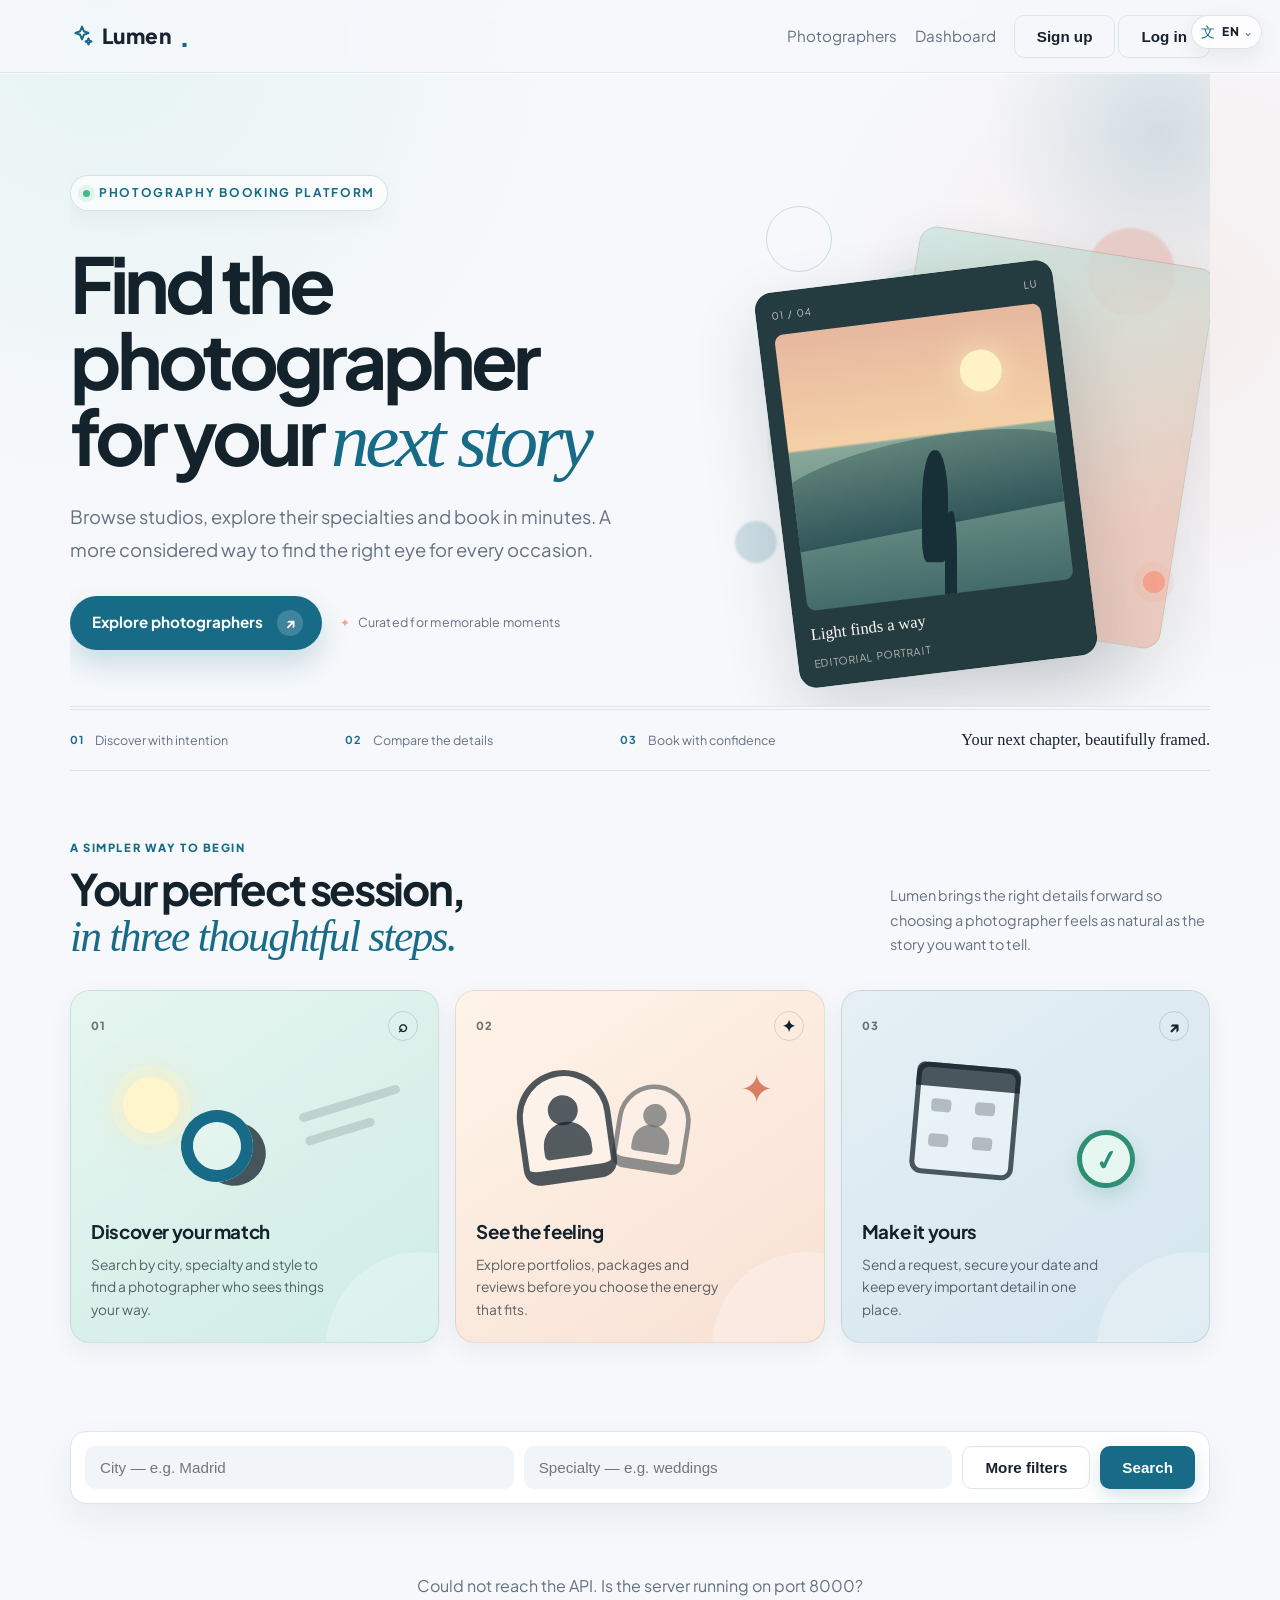
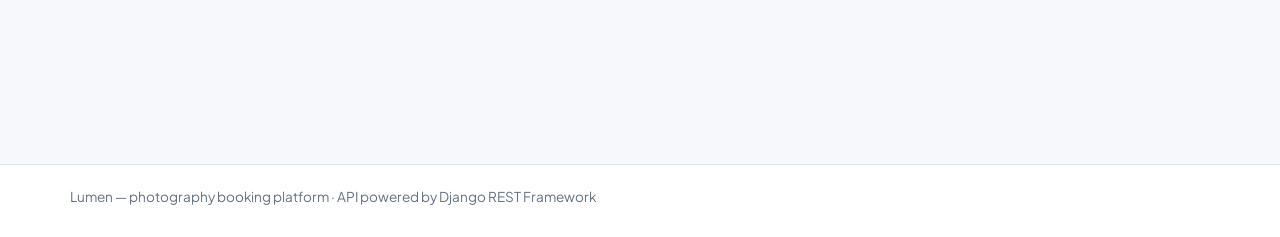
==== frontend/index.html @ 26074697 "Polish chat styling and compact booking action bar" ====
﻿<!DOCTYPE html>
<html lang="en">
<head>
  <meta charset="UTF-8" />
  <meta name="viewport" content="width=device-width, initial-scale=1.0" />
  <title>Lumen — Find your photographer</title>
  <link rel="preconnect" href="https://fonts.googleapis.com" />
  <link rel="preconnect" href="https://fonts.gstatic.com" crossorigin />
  <link
    href="https://fonts.googleapis.com/css2?family=Plus+Jakarta+Sans:wght@400;500;600;700;800&display=swap"
    rel="stylesheet"
  />
  <link rel="stylesheet" href="css/styles.css?v=80" />
</head>
<body>
  <header class="site-header">
    <div class="container header-inner">
      <a class="logo" href="index.html">
        <svg class="logo-mark" width="24" height="24" viewBox="0 0 24 24" fill="none" stroke="currentColor" stroke-width="2" stroke-linecap="round" stroke-linejoin="round" aria-hidden="true">
          <path d="M12 2.5l1.8 4.7L18.5 9l-4.7 1.8L12 15.5l-1.8-4.7L5.5 9l4.7-1.8L12 2.5z" />
          <path d="M18.5 14.5l.9 2.1 2.1.9-2.1.9-.9 2.1-.9-2.1-2.1-.9 2.1-.9.9-2.1z" />
        </svg>
        Lumen<span class="logo-dot">.</span>
      </a>
      <nav class="nav">
        <a href="#photographers" data-nav-photos>Photographers</a>
        <a href="index.html" data-nav-public hidden>Public site</a>
        <a href="dashboard.html" data-nav-dash>Dashboard</a>
        <span id="bell-area" class="bell-area" hidden>
          <button id="btn-bell" class="bell-btn" type="button" aria-label="Notifications" aria-expanded="false">
            <svg viewBox="0 0 24 24" width="18" height="18" fill="none" stroke="currentColor" stroke-width="2" stroke-linecap="round" stroke-linejoin="round" aria-hidden="true"><path d="M18 8A6 6 0 0 0 6 8c0 7-3 9-3 9h18s-3-2-3-9"/><path d="M13.73 21a2 2 0 0 1-3.46 0"/></svg>
            <span id="bell-badge" class="bell-badge" hidden>0</span>
          </button>
          <div id="bell-panel" class="bell-panel" hidden>
            <div id="bell-list" class="bell-list"></div>
            <a class="bell-all" href="dashboard.html?tab=notifications" data-i18n="notifications.all">View all notifications</a>
          </div>
        </span>
                <span id="auth-area">
          <button id="btn-signup" class="btn btn-ghost">Sign up</button>
          <button id="btn-login" class="btn btn-ghost">Log in</button>
          <span id="auth-user" hidden>
                <span class="auth-greeting">
              <span data-i18n="auth.hi">Hi</span>, <strong id="auth-username"></strong><span id="auth-status"></span>
            </span>
            <button id="btn-logout" class="btn btn-ghost">Log out</button>
          </span>
        </span>
      </nav>
      <label class="language-switcher" for="language-select">
        <span aria-hidden="true">文</span>
        <span class="sr-only" data-i18n="language.label">Language</span>
        <select id="language-select" aria-label="Language">
          <option value="en">EN</option>
          <option value="es">ES</option>
        </select>
      </label>
    </div>
  </header>

  <main class="container">
    <section class="hero reveal">
      <div class="hero-copy">
        <p class="hero-kicker"><span class="status-dot" aria-hidden="true"></span> <span data-i18n="hero.kicker">Photography booking platform</span></p>
        <h1><span data-i18n="hero.title">Find the photographer for your</span> <em data-i18n="hero.titleAccent">next story</em></h1>
        <p class="hero-sub" data-i18n="hero.subtitle">Browse studios, explore their specialties and book in minutes. A more considered way to find the right eye for every occasion.</p>
        <div class="hero-actions">
          <a class="btn hero-cta" href="#photographers"><span data-i18n="hero.cta">Explore photographers</span> <span aria-hidden="true">↗</span></a>
          <span class="hero-note"><span class="hero-note-mark">✦</span> <span data-i18n="hero.note">Curated for memorable moments</span></span>
        </div>
      </div>
      <div class="hero-art" aria-hidden="true">
        <div class="hero-art-glow hero-art-glow--one"></div>
        <div class="hero-art-glow hero-art-glow--two"></div>
        <div class="hero-frame hero-frame--back"></div>
        <div class="hero-frame hero-frame--front">
          <div class="hero-frame-top"><span>01 / 04</span><span>LU</span></div>
          <div class="hero-frame-scene"><span class="scene-sun"></span><span class="scene-horizon"></span><span class="scene-figure"></span></div>
          <div class="hero-frame-bottom"><strong>Light finds a way</strong><span>Editorial portrait</span></div>
        </div>
        <span class="hero-orbit hero-orbit--one"></span>
        <span class="hero-orbit hero-orbit--two"></span>
      </div>
    </section>

    <section class="trust-strip reveal" aria-label="Lumen benefits">
      <div class="trust-item"><strong>01</strong><span data-i18n="trust.discover">Discover with intention</span></div>
      <div class="trust-item"><strong>02</strong><span data-i18n="trust.compare">Compare the details</span></div>
      <div class="trust-item"><strong>03</strong><span data-i18n="trust.book">Book with confidence</span></div>
      <p class="trust-caption" data-i18n="trust.caption">Your next chapter, beautifully framed.</p>
    </section>

    <section class="how-it-works reveal" aria-labelledby="how-title">
      <div class="section-heading">
        <div>
          <p class="eyebrow" data-i18n="guide.eyebrow">A simpler way to begin</p>
          <h2 id="how-title"><span data-i18n="guide.title">Your perfect session,</span><br /><em data-i18n="guide.titleAccent">in three thoughtful steps.</em></h2>
        </div>
        <p class="section-heading-copy" data-i18n="guide.intro">Lumen brings the right details forward so choosing a photographer feels as natural as the story you want to tell.</p>
      </div>
      <div class="guide-grid">
        <article class="guide-card guide-card--mint">
          <div class="guide-top"><span class="guide-number">01</span><span class="guide-icon" aria-hidden="true">⌕</span></div>
          <div class="guide-illustration guide-illustration--search" aria-hidden="true"><span class="guide-sun"></span><span class="guide-line guide-line--one"></span><span class="guide-line guide-line--two"></span><span class="guide-lens"></span></div>
          <h3 data-i18n="guide.step1.title">Discover your match</h3>
          <p data-i18n="guide.step1.body">Search by city, specialty and style to find a photographer who sees things your way.</p>
        </article>
        <article class="guide-card guide-card--warm">
          <div class="guide-top"><span class="guide-number">02</span><span class="guide-icon" aria-hidden="true">✦</span></div>
          <div class="guide-illustration guide-illustration--compare" aria-hidden="true"><span class="guide-profile guide-profile--one"></span><span class="guide-profile guide-profile--two"></span><span class="guide-star">✦</span></div>
          <h3 data-i18n="guide.step2.title">See the feeling</h3>
          <p data-i18n="guide.step2.body">Explore portfolios, packages and reviews before you choose the energy that fits.</p>
        </article>
        <article class="guide-card guide-card--blue">
          <div class="guide-top"><span class="guide-number">03</span><span class="guide-icon" aria-hidden="true">↗</span></div>
          <div class="guide-illustration guide-illustration--book" aria-hidden="true"><span class="guide-calendar"><i></i><i></i><i></i><i></i></span><span class="guide-check">✓</span></div>
          <h3 data-i18n="guide.step3.title">Make it yours</h3>
          <p data-i18n="guide.step3.body">Send a request, secure your date and keep every important detail in one place.</p>
        </article>
      </div>
    </section>

    <section id="photographers" class="reveal">
      <form id="search-form" class="search-bar" role="search">
        <label class="sr-only" for="search-city">City</label>
        <input id="search-city" type="search" placeholder="City — e.g. Madrid" data-i18n-placeholder="search.city" />
        <label class="sr-only" for="search-specialty">Specialty</label>
        <input id="search-specialty" type="search" placeholder="Specialty — e.g. weddings" data-i18n-placeholder="search.specialty" />
        <button class="btn btn-ghost" id="search-more" type="button" data-i18n="search.more">More filters</button>
        <div id="search-extra" class="search-extra" hidden>
          <label class="sr-only" for="search-rating">Minimum rating</label>
          <select id="search-rating">
            <option value="" data-i18n="search.anyRating">Any rating</option>
            <option value="4.5">4.5+ ★</option>
            <option value="4">4.0+ ★</option>
          </select>
          <label class="sr-only" for="search-price">Max price</label>
          <select id="search-price">
            <option value="" data-i18n="search.anyPrice">Any price</option>
            <option value="50">Up to $50</option>
            <option value="100">Up to $100</option>
            <option value="300">Up to $300</option>
            <option value="500">Up to $500</option>
            <option value="1000">Up to $1,000</option>
          </select>
        </div>
        <button class="btn" type="submit" data-i18n="search.submit">Search</button>
        <button class="btn btn-ghost" id="search-clear" type="button" hidden data-i18n="search.clear">Clear</button>
      </form>
      <div id="status" class="status">Loading photographers…</div>
      <div id="grid" class="grid"></div>
      <div class="load-more-wrap">
        <button id="load-more" class="btn" hidden>Load more</button>
      </div>
    </section>
  </main>

  <footer class="site-footer">
    <div class="container">
      <span data-i18n="footer">Lumen — photography booking platform · API powered by Django REST Framework</span>
    </div>
  </footer>

  <div id="login-modal" class="modal" hidden>
    <div class="modal-panel">
      <button id="login-close" class="modal-close" type="button" aria-label="Close">&times;</button>

      <div class="modal-tabs" role="tablist">
        <button type="button" class="modal-tab is-active" data-auth-tab="login" data-i18n="auth.login">Log in</button>
        <button type="button" class="modal-tab" data-auth-tab="register" data-i18n="auth.signup">Sign up</button>
      </div>

      <div data-auth-panel="login">
        <h2 data-i18n="auth.welcome">Welcome back</h2>
        <p class="modal-sub" data-i18n="auth.subtitle">Sign in to manage your studio and bookings.</p>
        <form id="login-form">
          <label for="login-username">Username</label>
          <input id="login-username" name="username" autocomplete="username" required />
          <label for="login-password">Password</label>
          <input id="login-password" name="password" type="password" autocomplete="current-password" required />
          <p id="login-error" class="form-error" hidden></p>
          <button class="btn btn-block" type="submit" data-i18n="auth.login">Log in</button>
          <div class="auth-help-links">
            <button type="button" class="text-button" id="forgot-password">Forgot password?</button>
            <button type="button" class="text-button" id="forgot-username">Forgot username?</button>
          </div>
        </form>
      </div>

      <div data-auth-panel="register" hidden>
        <h2 data-i18n="auth.create">Create your account</h2>
        <p class="modal-sub" data-i18n="auth.createSubtitle">Customers book sessions, photographers sell them.</p>
        <form id="register-form">
          <label for="reg-username">Username</label>
          <input id="reg-username" name="username" autocomplete="username" required />
          <label for="reg-email">Email</label>
          <input id="reg-email" name="email" type="email" autocomplete="email" required />
          <label for="reg-role">I am a…</label>
          <select id="reg-role" name="role">
            <option value="customer">Customer — I want to book sessions</option>
            <option value="photographer">Photographer — I sell sessions</option>
          </select>
          <label for="reg-password">Password</label>
          <input id="reg-password" name="password" type="password" autocomplete="new-password" minlength="8" required />
          <p class="form-hint">At least 8 characters.</p>
          <p id="register-error" class="form-error" hidden></p>
          <button class="btn btn-block" type="submit" data-i18n="auth.createButton">Create account</button>
        </form>
      </div>

      <div data-auth-panel="recovery" hidden>
        <button type="button" class="back-auth" id="recovery-back">← Back to login</button>
        <h2 id="recovery-title">Recover your account</h2>
        <p class="modal-sub" id="recovery-subtitle">Enter the email associated with your Lumen account.</p>
        <form id="recovery-form">
          <label for="recovery-email">Email</label>
          <input id="recovery-email" type="email" autocomplete="email" required />
          <p id="recovery-error" class="form-error" hidden></p>
          <button class="btn btn-block" type="submit" id="recovery-submit">Send instructions</button>
        </form>
      </div>

      <div data-auth-panel="reset" hidden>
        <h2>Choose a new password</h2>
        <p class="modal-sub">Use a strong password you have not used elsewhere.</p>
        <form id="reset-form">
          <label for="reset-password">New password</label>
          <input id="reset-password" type="password" autocomplete="new-password" minlength="8" required />
          <p class="form-hint">At least 8 characters.</p>
          <p id="reset-error" class="form-error" hidden></p>
          <button class="btn btn-block" type="submit">Update password</button>
        </form>
      </div>
    </div>
  </div>

  <script src="js/common.js?v=80"></script>
  <script src="js/app.js?v=80"></script>
</body>
</html>
---- frontend/css/styles.css ----
:root {
  --bg: #f6f8fb;
  --panel: #ffffff;
  --panel-2: #f1f4f8;
  --text: #182230;
  --muted: #647184;
  --accent: #176b87;
  --accent-strong: #0d526b;
  --on-accent: #ffffff;
  --line: #dce4ec;
  --hover-line: #b8c8d7;
  --header-bg: rgba(255, 255, 255, 0.88);
  --overlay: rgba(14, 25, 38, 0.62);
  --radius: 16px;
  --shadow-sm: 0 8px 24px rgba(25, 45, 63, 0.06);
  --shadow-md: 0 18px 45px rgba(25, 45, 63, 0.11);
}


* {
  box-sizing: border-box;
}

[hidden] {
  display: none !important;
}

body {
  margin: 0;
  background: var(--bg);
  color: var(--text);
  font-family: "Plus Jakarta Sans", -apple-system, BlinkMacSystemFont, "Segoe UI", Roboto, Helvetica, Arial, sans-serif;
  line-height: 1.5;
}

.container {
  max-width: 1080px;
  margin: 0 auto;
  padding: 0 20px;
}

.site-header {
  position: sticky;
  top: 0;
  z-index: 10;
  background: var(--header-bg);
  backdrop-filter: blur(8px);
  border-bottom: 1px solid var(--line);
}

.header-inner {
  display: flex;
  align-items: center;
  justify-content: space-between;
  height: 60px;
}

.logo {
  display: flex;
  align-items: center;
  gap: 8px;
  font-weight: 700;
  font-size: 1.25rem;
  letter-spacing: 0.02em;
  text-decoration: none;
  color: var(--text);
}

.logo-mark {
  color: var(--accent);
  flex-shrink: 0;
  display: block;
}

.logo-dot {
  color: var(--accent);
  font-size: 1.3em;
  line-height: 0;
}

nav a {
  color: var(--muted);
  text-decoration: none;
  font-size: 0.95rem;
}

nav a:hover {
  color: var(--text);
}

.hero {
  padding: 56px 0 28px;
}

.hero-kicker {
  color: var(--accent);
  text-transform: uppercase;
  letter-spacing: 0.14em;
  font-size: 0.75rem;
  font-weight: 700;
  margin: 0 0 10px;
}

.hero h1 {
  margin: 0;
  font-size: clamp(1.8rem, 4vw, 2.6rem);
  line-height: 1.15;
  max-width: 640px;
}

.hero-sub {
  color: var(--muted);
  margin: 12px 0 0;
  max-width: 520px;
}

.grid {
  display: grid;
  grid-template-columns: repeat(auto-fill, minmax(260px, 1fr));
  gap: 18px;
  padding-bottom: 12px;
}

.card {
  background: var(--panel);
  border: 1px solid var(--line);
  border-radius: var(--radius);
  padding: 20px;
  transition: transform 0.15s ease, border-color 0.15s ease;
}

.card:hover {
  transform: translateY(-3px);
  border-color: var(--hover-line);
}

.card-top {
  display: flex;
  align-items: center;
  justify-content: space-between;
  margin-bottom: 14px;
}

.avatar {
  width: 44px;
  height: 44px;
  border-radius: 50%;
  background: var(--accent);
  color: var(--on-accent);
  font-weight: 800;
  font-size: 1.2rem;
  display: flex;
  align-items: center;
  justify-content: center;
}

.avatar-img {
  object-fit: cover;
}

.avatar img {
  width: 100%;
  height: 100%;
  object-fit: cover;
  border-radius: inherit;
  display: block;
}

.pp-row {
  display: flex;
  align-items: center;
  gap: 16px;
}

.pp-preview {
  flex-shrink: 0;
}

.pp-preview--clickable {
  cursor: pointer;
}

.pp-preview--clickable:hover {
  opacity: 0.85;
}

.pp-viewer-img {
  display: block;
  width: 100%;
  max-width: min(540px, 100%);
  max-height: min(540px, 70vh);
  object-fit: contain;
  border-radius: var(--radius);
  margin: 0 auto 8px;
  background: var(--overlay);
}

.pp-img {
  width: 72px;
  height: 72px;
  border-radius: 50%;
  object-fit: cover;
  display: block;
}

.pp-img--empty {
  background: var(--accent);
  color: var(--on-accent);
  font-weight: 800;
  font-size: 1.6rem;
  display: flex;
  align-items: center;
  justify-content: center;
}

.badge {
  font-size: 0.7rem;
  font-weight: 800;
  letter-spacing: 0.08em;
  padding: 4px 10px;
  border-radius: 999px;
}

.badge-pro {
  background: var(--accent);
  color: var(--on-accent);
}

.card h2 {
  margin: 0;
  font-size: 1.1rem;
}

.meta {
  color: var(--muted);
  font-size: 0.85rem;
  margin: 6px 0 10px;
}

.bio {
  color: var(--muted);
  font-size: 0.9rem;
  margin: 0 0 14px;
  min-height: 60px;
}

.chips {
  display: flex;
  flex-wrap: wrap;
  gap: 6px;
}

.chip {
  background: var(--panel-2);
  border: 1px solid var(--line);
  color: var(--text);
  font-size: 0.75rem;
  padding: 4px 10px;
  border-radius: 999px;
}

.status {
  text-align: center;
  color: var(--muted);
  padding: 48px 0;
}

.load-more-wrap {
  text-align: center;
  padding: 18px 0 40px;
}

.btn {
  background: var(--accent);
  color: var(--on-accent);
  border: none;
  border-radius: 10px;
  font-weight: 700;
  font-size: 0.95rem;
  padding: 12px 26px;
  cursor: pointer;
}

.btn:hover {
  filter: brightness(1.08);
}

.btn:disabled,
.btn:disabled:hover,
.btn.is-disabled,
.btn.is-disabled:hover {
  opacity: 0.55;
  cursor: not-allowed;
  filter: none;
}

.pay-banner {
  display: flex;
  align-items: center;
  justify-content: space-between;
  gap: 12px;
  flex-wrap: wrap;
  background: #fdf3d7;
  border: 1px solid #f0dfa8;
  border-radius: 10px;
  padding: 10px 14px;
  margin: 12px 0;
}

.pay-banner p {
  margin: 0;
  font-size: 0.9rem;
  color: #7a5f14;
}

.payments-summary {
  display: flex;
  gap: 12px;
  flex-wrap: wrap;
  align-items: center;
  margin-top: 30px;
  margin-bottom: 20px;
}

.sum-chip {
  display: inline-block;
  padding: 9px 18px;
  border-radius: 999px;
  font-size: 0.95rem;
  font-weight: 700;
}

.sum-pending {
  background: #fff3cd;
  border: 1px solid #e6b800;
  color: #7a5f14;
}

.sum-paid {
  background: #e2f5e8;
  border: 1px solid #2fae60;
  color: #17663a;
}

.sum-zero {
  background: #f1f3f5;
  border: 1px solid #dee2e6;
  color: #868e96;
}

.stripe-alert {
  display: flex;
  align-items: center;
  gap: 14px;
  flex-wrap: wrap;
  background: #fdecec;
  border: 2px solid #e05252;
  border-radius: 12px;
  color: #9b2c2c;
  padding: 16px 18px;
  margin-bottom: 16px;
}

.stripe-alert-icon {
  font-size: 1.8rem;
  line-height: 1;
}

.stripe-alert-body {
  flex: 1;
  min-width: 240px;
}

.stripe-alert-body strong {
  display: block;
  font-size: 1.1rem;
  margin-bottom: 2px;
}

.stripe-alert-body p {
  margin: 0;
  font-size: 0.95rem;
}

.site-footer {
  border-top: 1px solid var(--line);
  color: var(--muted);
  font-size: 0.85rem;
  padding: 22px 0 30px;
}

.nav {
  display: flex;
  align-items: center;
  gap: 18px;
}

.btn-ghost {
  background: transparent;
  color: var(--text);
  border: 1px solid var(--line);
  padding: 8px 16px;
}

.btn-ghost:hover {
  border-color: var(--accent);
  color: var(--accent);
  filter: none;
}

.auth-greeting {
  color: var(--muted);
  font-size: 0.9rem;
  margin-right: 10px;
}

.auth-greeting strong {
  color: var(--text);
}

#auth-status {
  color: var(--accent);
  font-weight: 700;
}

.modal {
  position: fixed;
  inset: 0;
  background: var(--overlay);
  display: flex;
  align-items: center;
  justify-content: center;
  z-index: 50;
  padding: 20px;
  overflow-y: auto;
  overscroll-behavior: contain;
}

body:has(.modal:not([hidden])) {
  overflow: hidden;
}

.modal[hidden] {
  display: none;
}

.modal-panel {
  position: relative;
  background: var(--panel);
  border: 1px solid var(--line);
  border-radius: var(--radius);
  padding: 30px;
  width: 100%;
  max-width: 380px;
  max-height: calc(100vh - 40px);
  max-height: calc(100dvh - 40px);
  overflow-y: auto;
  margin: auto;
}

.modal-panel h2 {
  margin: 0;
}

.modal-sub {
  color: var(--muted);
  font-size: 0.9rem;
  margin: 6px 0 20px;
}

.modal-close {
  position: absolute;
  top: 12px;
  right: 14px;
  background: none;
  border: none;
  color: var(--muted);
  font-size: 1.5rem;
  cursor: pointer;
  line-height: 1;
}

.modal-close:hover {
  color: var(--text);
}

.modal-panel-crop {
  max-width: 400px;
}

.modal-panel-viewer {
  max-width: 620px;
}

.crop-stage {
  position: relative;
  width: min(300px, 100%);
  height: min(300px, 100vw - 120px);
  margin: 0 auto 14px;
  overflow: hidden;
  border-radius: var(--radius);
  background: var(--overlay);
  touch-action: none;
  cursor: grab;
}

.crop-stage:active {
  cursor: grabbing;
}

.crop-stage img {
  position: absolute;
  left: 50%;
  top: 50%;
  display: block;
  max-width: none;
  user-select: none;
  -webkit-user-drag: none;
  transform-origin: center center;
}

.crop-frame {
  position: absolute;
  inset: 0;
  border: 2px solid rgba(255, 255, 255, 0.9);
  border-radius: 50%;
  pointer-events: none;
  box-shadow: 0 0 0 9999px var(--overlay);
}

.crop-controls {
  display: flex;
  align-items: center;
  gap: 10px;
  margin-bottom: 10px;
}

.crop-controls input[type="range"] {
  flex: 1;
}

.crop-actions {
  display: flex;
  justify-content: flex-end;
  gap: 10px;
  margin-top: 16px;
}

#login-form {
  display: flex;
  flex-direction: column;
}

#login-form label {
  font-size: 0.8rem;
  color: var(--muted);
  margin: 12px 0 6px;
  text-transform: uppercase;
  letter-spacing: 0.06em;
}

#login-form input {
  background: var(--panel-2);
  border: 1px solid var(--line);
  border-radius: 8px;
  color: var(--text);
  font-size: 1rem;
  padding: 11px 12px;
}

#login-form input:focus {
  outline: none;
  border-color: var(--accent);
}

.form-error {
  color: #ff7b7b;
  font-size: 0.85rem;
  margin: 12px 0 0;
}

.btn-block {
  margin-top: 18px;
  width: 100%;
}

.gate {
  text-align: center;
  padding: 80px 20px;
}

.gate h1 {
  margin: 0 0 10px;
}

.gate .btn {
  margin-top: 18px;
}

.dash-title {
  padding: 44px 0 22px;
}

.dash-title h1 {
  margin: 0;
  font-size: clamp(1.6rem, 3vw, 2.2rem);
}

.dash-grid {
  display: grid;
  grid-template-columns: repeat(auto-fill, minmax(300px, 1fr));
  gap: 18px;
  padding-bottom: 40px;
}

.panel {
  background: var(--panel);
  border: 1px solid var(--line);
  border-radius: var(--radius);
  padding: 22px;
}

.panel h2 {
  margin: 0 0 14px;
  font-size: 1.05rem;
  display: flex;
  align-items: center;
  gap: 8px;
}

.panel-wide {
  grid-column: 1 / -1;
}

.kv {
  display: flex;
  justify-content: space-between;
  align-items: center;
  gap: 12px;
  padding: 9px 0;
  border-bottom: 1px solid var(--line);
  font-size: 0.92rem;
}

.kv:last-of-type {
  border-bottom: none;
}

.kv span:first-child {
  color: var(--muted);
}

.tag {
  background: var(--panel-2);
  border: 1px solid var(--line);
  color: var(--text);
  font-size: 0.75rem;
  font-weight: 700;
  padding: 3px 10px;
  border-radius: 999px;
}

.notif {
  padding: 12px 0;
  border-bottom: 1px solid var(--line);
}

.notif:last-child {
  border-bottom: none;
}

.notif.unread {
  border-left: 3px solid var(--accent);
  padding-left: 12px;
}

.n-title {
  font-weight: 700;
  font-size: 0.95rem;
}

.n-msg {
  color: var(--muted);
  font-size: 0.87rem;
  margin: 3px 0;
}

.n-date {
  color: var(--muted);
  font-size: 0.75rem;
}

.nav a[aria-current="page"] {
  color: var(--accent);
  font-weight: 700;
}

.card-link {
  display: block;
  text-decoration: none;
  color: inherit;
}

.back-link {
  display: inline-block;
  color: var(--muted);
  text-decoration: none;
  font-size: 0.9rem;
  margin-top: 30px;
}

.back-link:hover {
  color: var(--accent);
}

.profile-hero {
  margin-top: 14px;
  margin-bottom: 40px;
  padding: 26px;
}

.profile-top {
  display: flex;
  align-items: flex-start;
  gap: 18px;
  flex-wrap: wrap;
}

.avatar-lg {
  width: 72px;
  height: 72px;
  font-size: 1.9rem;
}

.profile-headings {
  flex: 1;
  min-width: 200px;
}

.profile-headings h1 {
  margin: 0 0 6px;
  font-size: clamp(1.4rem, 3vw, 2rem);
}

.profile-bio {
  color: var(--muted);
  line-height: 1.6;
  margin: 20px 0 6px;
}

.detail-section {
  margin-bottom: 40px;
}

.section-title-lg {
  font-size: 1.3rem;
  margin: 34px 0 16px;
}

.packages-grid {
  display: grid;
  grid-template-columns: repeat(auto-fill, minmax(240px, 1fr));
  gap: 16px;
}

.package-card {
  background: var(--panel);
  border: 1px solid var(--line);
  border-radius: var(--radius);
  padding: 20px;
  transition: transform 0.15s ease, border-color 0.15s ease;
}

.package-card:hover {
  transform: translateY(-3px);
  border-color: var(--hover-line);
}

.package-card h3 {
  margin: 0 0 8px;
  font-size: 1.05rem;
}

.pkg-desc {
  color: var(--muted);
  font-size: 0.87rem;
  min-height: 44px;
  margin: 0 0 14px;
}

.pkg-price {
  font-weight: 800;
  font-size: 1.3rem;
  color: var(--accent);
}

.portfolio-grid {
  display: grid;
  grid-template-columns: repeat(auto-fill, minmax(220px, 1fr));
  gap: 14px;
}

.photo-card {
  margin: 0;
  border: 1px solid var(--line);
  border-radius: 12px;
  overflow: hidden;
  background: var(--panel);
  transition: box-shadow 0.15s ease, transform 0.15s ease;
}

.photo-card img {
  display: block;
  width: 100%;
  height: 180px;
  object-fit: cover;
}

.photo-card figcaption {
  color: var(--muted);
  font-size: 0.8rem;
  padding: 10px 12px;
}

.portfolio-grid .photo-card img {
  cursor: zoom-in;
}

.portfolio-grid .photo-card:hover {
  transform: translateY(-2px);
  box-shadow: 0 12px 28px rgba(47, 39, 33, 0.14);
}

.lightbox {
  position: fixed;
  inset: 0;
  z-index: 1000;
  background: rgba(14, 11, 9, 0.94);
  display: flex;
  align-items: center;
  justify-content: center;
}

.lightbox[hidden] {
  display: none;
}

.lb-stage {
  margin: 0;
  max-width: min(94vw, 1400px);
  text-align: center;
}

.lb-stage img {
  max-width: 92vw;
  max-height: 76vh;
  border-radius: 8px;
  box-shadow: 0 24px 70px rgba(0, 0, 0, 0.55);
}

.lb-caption {
  color: #f5efe6;
  font-size: 0.95rem;
  margin-top: 14px;
}

.lb-btn {
  position: absolute;
  width: 48px;
  height: 48px;
  border: 0;
  border-radius: 50%;
  background: rgba(255, 255, 255, 0.14);
  color: #fff;
  font-size: 1.5rem;
  line-height: 1;
  cursor: pointer;
  transition: background 0.15s ease;
}

.lb-btn:hover {
  background: rgba(255, 255, 255, 0.3);
}

.lb-close {
  top: 18px;
  right: 18px;
}

.lb-prev {
  left: 18px;
  top: 50%;
  transform: translateY(-50%);
}

.lb-next {
  right: 18px;
  top: 50%;
  transform: translateY(-50%);
}

.lb-counter {
  position: absolute;
  bottom: 20px;
  left: 50%;
  transform: translateX(-50%);
  color: rgba(255, 255, 255, 0.7);
  font-size: 0.85rem;
  letter-spacing: 0.12em;
}

.btn-primary {
  background: var(--accent);
  color: #fff;
  border: 0;
}

.btn-sm {
  padding: 6px 14px;
  font-size: 0.82rem;
}

.pkg-book {
  margin-top: 12px;
}

.modal-panel textarea {
  width: 100%;
  border: 1px solid var(--line);
  border-radius: 8px;
  padding: 10px 12px;
  font: inherit;
  background: var(--bg);
  color: inherit;
  resize: vertical;
  margin-bottom: 14px;
}

.request-row {
  display: flex;
  align-items: center;
  gap: 12px;
  flex-wrap: wrap;
  padding: 12px 14px;
  border-top: 1px solid var(--line);
}

.request-row:first-child {
  border-top: 0;
}

.req-info {
  display: flex;
  flex-direction: column;
  gap: 2px;
  flex: 1;
  min-width: 180px;
}

.status-chip {
  font-size: 0.75rem;
  font-weight: 700;
  text-transform: capitalize;
  padding: 4px 10px;
  border-radius: 999px;
}

.status-pending {
  background: #f6e7c1;
  color: #8a6d1a;
}

.status-accepted {
  background: #d7efd9;
  color: #1f6b34;
}

.status-accepted_pending_deposit {
  background: #f6e7c1;
  color: #8a6d1a;
}

.status-confirmed {
  background: #d7efd9;
  color: #1f6b34;
}

.status-cancelled {
  background: #e5e7eb;
  color: #4b5563;
}

.status-refunded {
  background: #dbe7f5;
  color: #2b5b8f;
}

.status-requested {
  background: #f6e7c1;
  color: #8a6d1a;
}

.status-awaiting_payment {
  background: #f6e7c1;
  color: #8a6d1a;
}

.status-completed {
  background: #d7efd9;
  color: #1f6b34;
}

.status-rejected {
  background: #f6d7d7;
  color: #9b2c2c;
}

.status-booked {
  background: #dbe7f6;
  color: #1f4e8a;
}

.status-editing {
  background: #f6e7c1;
  color: #8a6d1a;
}

.status-delivered {
  background: #d7efd9;
  color: #1f6b34;
}

.toast {
  position: fixed;
  bottom: 24px;
  left: 50%;
  transform: translateX(-50%);
  background: var(--ink, #2a241e);
  color: #fdf8f0;
  padding: 12px 22px;
  border-radius: 999px;
  font-size: 0.9rem;
  box-shadow: 0 10px 30px rgba(0, 0, 0, 0.25);
  z-index: 1100;
  max-width: 90vw;
  text-align: center;
}

.toast[hidden] {
  display: none;
}

/* ---------------------- floating notice card --------------------------- */
/* Success/warning card shown after important actions (e.g. cancelling a
   booking). Sits at the top-right — outside the sidebar — and closes on
   any tap elsewhere, Escape or the X. */
.notice {
  position: fixed;
  top: 84px;
  right: 24px;
  z-index: 1200;
  display: flex;
  align-items: flex-start;
  gap: 12px;
  width: min(370px, calc(100vw - 32px));
  padding: 14px 16px;
  background: var(--panel);
  border: 1px solid var(--line);
  border-radius: 14px;
  box-shadow: 0 18px 44px rgba(47, 39, 33, 0.24);
  transform: translateY(-10px);
  opacity: 0;
  transition: opacity 0.2s ease, transform 0.2s ease;
}

.notice.is-visible {
  transform: translateY(0);
  opacity: 1;
}

.notice-success {
  border-color: rgba(31, 107, 52, 0.4);
}

.notice-warning {
  border-color: rgba(203, 137, 24, 0.45);
}

.notice-danger {
  border-color: rgba(229, 72, 77, 0.55);
}

.notice-icon {
  flex: 0 0 auto;
  width: 34px;
  height: 34px;
  border-radius: 50%;
  display: flex;
  align-items: center;
  justify-content: center;
  font-size: 1rem;
  font-weight: 700;
}

.notice-success .notice-icon {
  background: #d7efd9;
  color: #1f6b34;
}

.notice-warning .notice-icon {
  background: #f6e7c1;
  color: #8a6d1a;
}

.notice-danger .notice-icon {
  background: #f8d7d8;
  color: #b02a2f;
}

.notice-body {
  min-width: 0;
}

.notice-body strong {
  display: block;
  font-size: 0.95rem;
  margin-bottom: 2px;
}

.notice-body p {
  margin: 0;
  font-size: 0.85rem;
  line-height: 1.5;
  color: var(--muted);
}

.notice-close {
  margin-left: auto;
  padding: 0 2px;
  border: 0;
  background: none;
  color: var(--muted);
  font-size: 1.25rem;
  line-height: 1;
  cursor: pointer;
}

.notice-close:hover {
  color: var(--text);
}

@media (max-width: 640px) {
  .notice {
    top: auto;
    bottom: 16px;
    right: 16px;
    left: 16px;
    width: auto;
  }
}


/* ============================ web app additions ============================ */

.sr-only {
  position: absolute;
  width: 1px;
  height: 1px;
  padding: 0;
  margin: -1px;
  overflow: hidden;
  clip: rect(0, 0, 0, 0);
  white-space: nowrap;
  border: 0;
}

/* ------------------------------ form fields ------------------------------ */

.modal-panel input,
.modal-panel select,
.modal-panel textarea,
.panel input,
.panel select,
.panel textarea {
  background: var(--panel-2);
  border: 1px solid var(--line);
  border-radius: 8px;
  color: var(--text);
  font-size: 1rem;
  font-family: inherit;
  padding: 11px 12px;
  width: 100%;
}

.modal-panel input:focus,
.modal-panel select:focus,
.modal-panel textarea:focus,
.panel input:focus,
.panel select:focus,
.panel textarea:focus {
  outline: none;
  border-color: var(--accent);
}

.modal-panel label,
.panel label {
  display: block;
  font-size: 0.78rem;
  color: var(--muted);
  font-weight: 600;
  margin: 14px 0 6px;
  text-transform: uppercase;
  letter-spacing: 0.06em;
}

label.check-row {
  display: flex;
  align-items: center;
  gap: 8px;
  text-transform: none;
  letter-spacing: normal;
  font-size: 0.9rem;
  color: var(--text);
  font-weight: 600;
  margin-top: 18px;
}

label.check-row input {
  width: auto;
}

.form-hint {
  color: var(--muted);
  font-size: 0.8rem;
  margin: 6px 0 0;
}

.form-grid {
  display: flex;
  flex-direction: column;
  max-width: 600px;
}

.form-actions {
  margin-top: 18px;
}

.inline-form {
  display: flex;
  gap: 10px;
  flex-wrap: wrap;
  align-items: center;
  margin-top: 8px;
}

.inline-form select {
  width: auto;
}

/* ------------------------------ marketplace ------------------------------ */

.search-bar {
  display: flex;
  gap: 10px;
  flex-wrap: wrap;
  margin: 0 0 22px;
}

.search-bar input,
.search-bar select {
  flex: 1 1 170px;
  background: var(--panel);
  border: 1px solid var(--line);
  border-radius: 10px;
  color: var(--text);
  font-size: 0.95rem;
  padding: 11px 14px;
}

.search-bar input:focus,
.search-bar select:focus {
  outline: none;
  border-color: var(--accent);
}

.search-extra {
  display: contents;
}

#search-more.is-active {
  border-color: var(--accent);
  color: var(--accent);
}

.card-rating {
  color: #c98a00;
  font-size: 0.95rem;
  font-weight: 700;
  white-space: nowrap;
}

.card-rating--none {
  color: var(--muted, #868e96);
}

/* ----------------------------- auth modal tabs --------------------------- */

.modal-tabs {
  display: flex;
  gap: 6px;
  margin-bottom: 18px;
  border-bottom: 1px solid var(--line);
}

.modal-tab {
  flex: 1;
  background: none;
  border: none;
  border-bottom: 2px solid transparent;
  color: var(--muted);
  font-weight: 700;
  font-size: 0.95rem;
  padding: 8px 6px;
  cursor: pointer;
}

.modal-tab.is-active {
  color: var(--accent);
  border-bottom-color: var(--accent);
}

/* ------------------------- reviews and ratings --------------------------- */

.stars {
  color: var(--accent);
  letter-spacing: 0.08em;
  font-size: 0.95rem;
}

.rating-row {
  display: flex;
  align-items: center;
  gap: 8px;
  margin-top: 10px;
}

.review-row {
  padding: 14px 0;
  border-top: 1px solid var(--line);
}

.review-row:first-child {
  border-top: 0;
}

.review-head {
  display: flex;
  align-items: center;
  gap: 8px;
  flex-wrap: wrap;
}

.review-comment {
  margin: 6px 0;
}

.review-reply {
  margin-top: 8px;
  padding: 8px 12px;
  border-left: 3px solid var(--line);
  background: var(--bg-soft, #faf7f2);
  border-radius: 0 8px 8px 0;
}

.review-actions {
  display: flex;
  gap: 16px;
  margin-top: 8px;
}

.review-link {
  background: none;
  border: 0;
  padding: 0;
  font-family: inherit;
  font-size: 12px;
  font-weight: 700;
  color: var(--accent);
  cursor: pointer;
}

.review-link:hover {
  text-decoration: underline;
}

.review-cta {
  display: flex;
  align-items: center;
  gap: 14px;
  flex-wrap: wrap;
  margin-top: 16px;
}

.review-cta[hidden] {
  display: none;
}

/* ------------------------------- dashboard ------------------------------- */

.tabs {
  display: flex;
  flex-wrap: wrap;
  gap: 6px;
  margin: 8px 0 18px;
  border-bottom: 1px solid var(--line);
  padding-bottom: 12px;
}

.tab {
  display: inline-flex;
  align-items: center;
  gap: 8px;
  background: var(--panel);
  border: 1px solid var(--line);
  border-radius: 999px;
  color: var(--text);
  font-size: 0.85rem;
  font-weight: 700;
  padding: 8px 16px;
  cursor: pointer;
}

.tab:hover {
  border-color: var(--accent);
}

.tab.is-active {
  background: var(--accent);
  border-color: var(--accent);
  color: var(--on-accent);
}

.tab.is-active .tag {
  background: rgba(255, 255, 255, 0.18);
  border-color: transparent;
  color: var(--on-accent);
}

.tab[hidden] {
  display: none;
}

.tab-panel {
  margin-bottom: 18px;
}

.tab-panel[hidden] {
  display: none;
}

.panel-head {
  display: flex;
  align-items: center;
  justify-content: space-between;
  gap: 12px;
  flex-wrap: wrap;
  margin-bottom: 8px;
}

.panel-head h2 {
  margin: 0;
}

[data-panel="galleries"] .panel-head {
  margin-bottom: 22px;
}

.panel-actions {
  display: flex;
  gap: 8px;
}

.sub-title {
  font-size: 0.95rem;
  margin: 22px 0 6px;
}

.req-msg {
  display: block;
  color: var(--muted);
  font-size: 0.85rem;
}

.req-review {
  flex-basis: 100%;
  padding-top: 10px;
  margin-top: 2px;
  border-top: 1px dashed var(--line);
}

.req-review .req-msg {
  margin: 6px 0 0;
}

.ov-card:not([data-goto]) {
  cursor: default;
}

.ov-card:not([data-goto]):hover {
  border-color: var(--line);
  transform: none;
}

.price-inline {
  white-space: nowrap;
}

.fav-thumb {
  width: 56px;
  height: 56px;
  object-fit: cover;
  border-radius: 10px;
  border: 1px solid var(--line);
}

/* ------------------------------ photo tools ------------------------------ */

.photo-tools {
  display: flex;
  gap: 8px;
  flex-wrap: wrap;
  padding: 4px 12px 12px;
}

.photo-tools .btn {
  padding: 5px 10px;
  font-size: 0.75rem;
}

.photo-tools .is-fav {
  border-color: var(--accent);
  color: var(--accent);
}

.photo-strip {
  display: grid;
  grid-template-columns: repeat(auto-fill, minmax(150px, 1fr));
  gap: 12px;
}

.photo-strip .photo-card {
  margin: 0;
}

/* ---------------------------- gallery manager ---------------------------- */

.modal-wide .modal-panel {
  max-width: 760px;
}

.share-row {
  display: flex;
  gap: 8px;
  flex-wrap: wrap;
  align-items: center;
  margin: 14px 0;
}

.share-row input {
  flex: 1 1 280px;
  width: auto;
}

.upload-row {
  display: flex;
  gap: 10px;
  flex-wrap: wrap;
  align-items: center;
  border-top: 1px solid var(--line);
  margin-top: 16px;
  padding-top: 14px;
}

.upload-row input[type="file"] {
  width: auto;
}

.upload-row #upload-caption {
  flex: 1 1 180px;
  width: auto;
}

.upload-row .form-error {
  flex-basis: 100%;
}

.setup-block {
  border-top: 1px solid var(--line);
  padding-top: 16px;
  margin-top: 16px;
}

.setup-block:first-child {
  border-top: 0;
  padding-top: 0;
  margin-top: 0;
}

.setup-block h3 {
  margin: 0 0 4px;
  font-size: 0.95rem;
}

.settings-section {
  margin-top: 26px;
  padding-top: 22px;
  border-top: 1px solid var(--line);
}

.settings-section h3 {
  margin: 0 0 14px;
  font-size: 1.05rem;
  font-weight: 700;
}

.settings-table {
  width: 100%;
  border-collapse: collapse;
}

.settings-table th,
.settings-table td {
  text-align: left;
  padding: 10px 14px;
  border-bottom: 1px solid var(--line);
}

.settings-table th {
  width: 170px;
  color: var(--muted, #6b7280);
  font-weight: 600;
}

#btn-connect-stripe {
  margin-top: 10px;
}

#pro-upgrade {
  margin-top: 6px;
}

/* ------------------------------- lightbox -------------------------------- */

.lb-tools {
  position: absolute;
  bottom: 20px;
  right: 20px;
  display: flex;
  gap: 10px;
}

/* --------------------------- payment result page -------------------------- */

.payment-result {
  text-align: center;
  margin: 56px auto;
  max-width: 560px;
  padding: 44px 30px;
}

.result-icon {
  width: 64px;
  height: 64px;
  margin: 0 auto 16px;
  border-radius: 50%;
  background: #d7efd9;
  color: #1f6b34;
  font-size: 2rem;
  font-weight: 800;
  display: flex;
  align-items: center;
  justify-content: center;
}

.result-icon.is-cancel {
  background: #f6d7d7;
  color: #9b2c2c;
}

.payment-result .btn {
  display: inline-block;
  margin-top: 20px;
  text-decoration: none;
}

/* ----------------------------- status chips ------------------------------ */

.status-paid {
  background: #d7efd9;
  color: #1f6b34;
}

.ov-card.ov-ok .ov-value {
  color: #1f6b34;
}

.kv strong.stripe-demo {
  color: #1f6b34;
}

.sim-rows {
  margin: 14px 0;
}

.status-failed {
  background: #f6d7d7;
  color: #9b2c2c;
}

.ov-grid {
  display: grid;
  grid-template-columns: repeat(auto-fill, minmax(220px, 1fr));
  gap: 14px;
}

.ov-card {
  background: var(--panel);
  border: 1px solid var(--line);
  border-radius: var(--radius);
  padding: 16px;
  cursor: pointer;
  transition: border-color 0.15s ease, transform 0.15s ease;
}

.ov-card:hover,
.ov-card:focus-visible {
  border-color: var(--accent);
  transform: translateY(-2px);
  outline: none;
}

.ov-card.ov-alert {
  border-color: var(--accent);
}

.ov-title {
  font-size: 0.72rem;
  font-weight: 800;
  text-transform: uppercase;
  letter-spacing: 0.08em;
  color: var(--muted);
}

.ov-value {
  font-size: 1.6rem;
  font-weight: 800;
  margin-top: 6px;
}

.ov-card.ov-alert .ov-value {
  color: var(--accent);
}

.ov-hint {
  color: var(--muted);
  font-size: 0.84rem;
  margin-top: 4px;
}

.ov-action {
  margin-top: 10px;
}

.file-input {
  position: absolute;
  width: 1px;
  height: 1px;
  padding: 0;
  margin: -1px;
  overflow: hidden;
  clip: rect(0, 0, 0, 0);
  white-space: nowrap;
  border: 0;
}

.file-input:focus-visible + label {
  outline: 2px solid var(--accent);
  outline-offset: 2px;
}

.upload-row label.btn {
  display: inline-block;
  margin: 0;
  background: var(--accent);
  color: var(--on-accent);
  font-size: 0.82rem;
  font-weight: 700;
  text-transform: none;
  letter-spacing: normal;
}

/* ------------------------------ header bell ------------------------------ */

.bell-area {
  position: relative;
  display: inline-flex;
}

.bell-btn {
  position: relative;
  display: inline-flex;
  align-items: center;
  justify-content: center;
  width: 36px;
  height: 36px;
  border: 1px solid var(--line);
  border-radius: 50%;
  background: var(--panel);
  color: var(--text);
  cursor: pointer;
}

.bell-btn:hover,
.bell-btn[aria-expanded="true"] {
  border-color: var(--accent);
  color: var(--accent);
}

.bell-badge {
  position: absolute;
  top: -6px;
  right: -6px;
  min-width: 17px;
  height: 17px;
  padding: 0 4px;
  border-radius: 999px;
  background: var(--accent);
  color: var(--on-accent);
  font-size: 0.65rem;
  font-weight: 800;
  display: inline-flex;
  align-items: center;
  justify-content: center;
}

.bell-panel {
  position: absolute;
  top: calc(100% + 10px);
  right: 0;
  width: min(340px, calc(100vw - 40px));
  background: var(--panel);
  border: 1px solid var(--line);
  border-radius: var(--radius);
  box-shadow: 0 18px 44px rgba(47, 39, 33, 0.18);
  padding: 8px;
  z-index: 60;
}

.bell-item {
  display: flex;
  flex-direction: column;
  gap: 2px;
  padding: 10px;
  border-radius: 10px;
  font-size: 0.85rem;
}

.bell-item.is-unread {
  background: var(--panel-2);
}

.bell-item.is-unread strong::before {
  content: "";
  display: inline-block;
  width: 7px;
  height: 7px;
  border-radius: 50%;
  background: var(--accent);
  margin-right: 6px;
  vertical-align: middle;
}

.bell-item strong {
  font-size: 0.88rem;
}

.bell-item .meta {
  font-size: 0.78rem;
}

.bell-time {
  opacity: 0.7;
}

.bell-all {
  display: block;
  border-top: 1px solid var(--line);
  margin-top: 6px;
  padding: 11px 10px;
  text-align: center;
  font-size: 0.85rem;
  font-weight: 700;
  color: var(--accent);
  text-decoration: none;
  border-radius: 0 0 8px 8px;
}

.bell-all:hover {
  background: var(--panel-2);
}


/* Notifications: clickable rows, hover feedback, focus styles */
.notif,
.bell-item {
  transition: transform 0.18s ease, background 0.18s ease,
    box-shadow 0.18s ease;
}

.notif.notif-link {
  cursor: pointer;
}

.notif.notif-link:hover,
.notif.notif-link:focus-visible,
.bell-item:hover,
.bell-item:focus-visible {
  transform: scale(1.03);
  background: var(--panel-2);
  box-shadow: 0 4px 14px rgba(0, 0, 0, 0.12);
}

.notif.notif-link:focus-visible,
.bell-item:focus-visible {
  outline: 2px solid var(--accent);
  outline-offset: 2px;
}

a.bell-item {
  color: inherit;
  text-decoration: none;
}

/* Photo highlighted from a favorite notification deep link */
.photo-card.photo-highlight {
  outline: 3px solid #f59e0b;
  outline-offset: 2px;
  box-shadow: 0 0 0 6px rgba(245, 158, 11, 0.3);
  animation: photo-pulse 1s ease-in-out 3;
}

@keyframes photo-pulse {
  50% {
    box-shadow: 0 0 0 12px rgba(245, 158, 11, 0.12);
  }
}

/* Payments: connected state and history table */
.setup-block.setup-connected {
  background: #f0f9f2;
  border: 1px solid #cdebd4;
  border-radius: 12px;
  padding: 16px;
  margin-top: 16px;
  display: flex;
  flex-direction: column;
  gap: 8px;
  align-items: flex-start;
}

.setup-connected-title {
  display: flex;
  align-items: center;
  gap: 8px;
  font-weight: 700;
  color: #1f6b34;
  font-size: 1.02rem;
}

.setup-check {
  display: inline-flex;
  align-items: center;
  justify-content: center;
  width: 22px;
  height: 22px;
  border-radius: 50%;
  background: #1f6b34;
  color: #fff;
  font-size: 13px;
}

.pay-table {
  width: 100%;
  border-collapse: collapse;
  margin-top: 14px;
  font-size: 0.92rem;
}

.pay-table th {
  text-align: left;
  font-size: 0.78rem;
  text-transform: uppercase;
  letter-spacing: 0.04em;
  color: var(--muted);
  padding: 8px 10px;
  border-bottom: 1px solid var(--line);
}

.pay-table td {
  padding: 10px;
  border-bottom: 1px solid var(--line);
  vertical-align: middle;
}

.pay-table tbody tr:hover td {
  background: var(--panel-2);
}

.pay-upcoming td {
  background: #f6f7ff;
  border-top: 1px dashed #c5c1ff;
}

.pay-table tbody tr.pay-upcoming:hover td {
  background: #eef0ff;
}


/* Dashboard notifications tab: entrance animation + card feel */
.notif {
  position: relative;
  padding: 12px;
  border-radius: 12px;
  animation: notif-in 0.32s ease backwards;
}

.notif.unread {
  background: rgba(194, 100, 58, 0.06);
}

.notif.notif-link .n-title {
  padding-right: 26px;
}

.notif-go {
  position: absolute;
  top: 12px;
  right: 14px;
  opacity: 0;
  transform: translateX(-6px);
  transition: opacity 0.18s ease, transform 0.18s ease;
  color: var(--accent);
  font-weight: 700;
}

.notif.notif-link:hover .notif-go,
.notif.notif-link:focus-visible .notif-go {
  opacity: 1;
  transform: translateX(0);
}

@keyframes notif-in {
  from {
    opacity: 0;
    transform: translateY(8px);
  }
}

/* Mark-read button feedback */
.notif .btn-ghost {
  transition: background 0.15s ease, color 0.15s ease;
}

.notif .btn-ghost:hover {
  background: var(--panel-2);
}


/* Row the notification points at: slight, persistent highlight */
.row-highlight {
  background: rgba(245, 158, 11, 0.12);
  border-radius: 10px;
  box-shadow: inset 0 0 0 1px rgba(245, 158, 11, 0.45);
  animation: row-glow 1.5s ease-in-out 2;
}

@keyframes row-glow {
  50% {
    box-shadow: inset 0 0 0 1px rgba(245, 158, 11, 0.45),
      0 0 0 4px rgba(245, 158, 11, 0.22);
  }
}


/* Requests tab: same grow-on-hover as the notifications */
#requests-list .request-row {
  transition: transform 0.18s ease, box-shadow 0.18s ease,
    background 0.18s ease;
}

#requests-list .request-row:hover {
  transform: scale(1.03);
  background: var(--panel-2);
  box-shadow: 0 4px 14px rgba(0, 0, 0, 0.12);
}


/* Galleries tab: same grow-on-hover */
#galleries-list .request-row {
  transition: transform 0.18s ease, box-shadow 0.18s ease,
    background 0.18s ease;
}

#galleries-list .request-row:hover {
  transform: scale(1.03);
  background: var(--panel-2);
  box-shadow: 0 4px 14px rgba(0, 0, 0, 0.12);
}


/* Booking request rows: clickable, with a persistent open state */
#requests-list .request-row.is-clickable {
  cursor: pointer;
}

#requests-list .request-row.is-open {
  background: var(--panel-2);
  box-shadow: inset 0 0 0 1px var(--hover-line);
}

.req-open {
  margin-left: auto;
  font-size: 1.4rem;
  line-height: 1;
  color: var(--muted);
}


/* Booking request detail: details, negotiation actions and chat */
.request-detail {
  margin-top: 18px;
  padding: 18px;
  background: var(--panel);
  border: 1px solid var(--line);
  border-radius: var(--radius);
}

.detail-head {
  display: flex;
  align-items: flex-start;
  gap: 12px;
  flex-wrap: wrap;
}

.detail-title {
  display: flex;
  flex-direction: column;
  gap: 2px;
}

.detail-title strong {
  font-size: 1.05rem;
}

.detail-price {
  margin-left: auto;
  display: flex;
  align-items: center;
  gap: 10px;
}

.detail-price strong {
  font-size: 1.1rem;
  color: var(--accent);
}

.detail-note {
  margin: 12px 0 0;
  padding: 10px 12px;
  background: var(--panel-2);
  border: 1px dashed var(--hover-line);
  border-radius: 10px;
  font-size: 0.9rem;
}

.policy-banner {
  margin: 12px 0 0;
  padding: 10px 12px;
  background: rgba(95, 141, 78, 0.1);
  border: 1px solid rgba(95, 141, 78, 0.35);
  border-radius: 10px;
  font-size: 0.88rem;
}

.chat-closed {
  margin-top: 12px;
  padding: 10px 12px;
  background: var(--panel-2);
  border: 1px dashed var(--hover-line);
  border-radius: 10px;
  font-size: 0.88rem;
}

.policy-line {
  margin: 4px 0 12px;
  font-size: 0.85rem;
}

.policy-hint {
  margin: 10px 0 0;
  padding: 8px 10px;
  color: var(--accent);
  font-size: 0.85rem;
  font-weight: 600;
  background: rgba(194, 100, 58, 0.08);
  border-left: 3px solid var(--accent);
  border-radius: 6px;
}

.check-line {
  display: flex;
  align-items: flex-start;
  gap: 8px;
  margin: 12px 0;
  font-size: 0.9rem;
  line-height: 1.4;
}

.check-line input {
  margin-top: 2px;
}

.detail-grid {
  display: grid;
  grid-template-columns: repeat(auto-fit, minmax(170px, 1fr));
  gap: 4px 16px;
  margin-top: 12px;
}

.detail-actions {
  display: flex;
  align-items: center;
  gap: 8px;
  flex-wrap: wrap;
  margin-top: 14px;
}

.detail-actions .meta {
  font-size: 0.85rem;
}


/* Per-booking chat inside the request detail */
.chat-box {
  margin-top: 16px;
  padding-top: 12px;
  border-top: 1px solid var(--line);
}

.chat-list {
  max-height: 280px;
  min-height: 80px;
  overflow-y: auto;
  display: flex;
  flex-direction: column;
  gap: 8px;
  padding: 4px 2px;
}

.chat-line {
  display: flex;
  flex-direction: column;
  gap: 2px;
  max-width: 78%;
}

.chat-line.chat-mine {
  align-self: flex-end;
  align-items: flex-end;
}

.chat-line.chat-theirs {
  align-self: flex-start;
}

.chat-line.chat-system {
  align-self: center;
  max-width: 92%;
  flex-direction: row;
  gap: 8px;
  text-align: center;
  font-size: 0.8rem;
  color: var(--muted);
  background: var(--panel-2);
  border-radius: 999px;
  padding: 4px 12px;
}

.chat-bubble {
  padding: 8px 12px;
  border-radius: 14px;
  background: var(--panel-2);
  border: 1px solid var(--line);
  display: flex;
  flex-direction: column;
  gap: 2px;
}

.chat-line.chat-mine .chat-bubble {
  background: var(--accent);
  border-color: var(--accent);
  color: var(--on-accent);
}

.chat-author {
  font-size: 0.72rem;
  font-weight: 700;
  text-transform: uppercase;
  letter-spacing: 0.04em;
  opacity: 0.75;
}

.chat-time {
  font-size: 0.7rem;
  color: var(--muted);
}

.chat-form {
  display: flex;
  gap: 8px;
  margin-top: 10px;
}

.chat-form input {
  flex: 1;
  padding: 9px 12px;
  border: 1px solid var(--line);
  border-radius: 10px;
  background: #fff;
  font: inherit;
  color: inherit;
}

.chat-form input:focus {
  outline: none;
  border-color: var(--accent);
}


/* Requests tab: filter chips (All / Pending / Accepted / Archived) */
.request-filters {
  display: flex;
  gap: 8px;
  flex-wrap: wrap;
  margin-bottom: 6px;
}

.filter-chip {
  display: inline-flex;
  align-items: center;
  gap: 6px;
  padding: 5px 12px;
  border: 1px solid var(--line);
  border-radius: 999px;
  background: var(--panel);
  color: var(--muted);
  font-size: 0.82rem;
  font-weight: 600;
  cursor: pointer;
  transition: background 0.15s ease, border-color 0.15s ease,
    color 0.15s ease;
}

.filter-chip:hover {
  border-color: var(--hover-line);
  color: var(--text);
}

.filter-chip.is-active {
  background: var(--accent);
  border-color: var(--accent);
  color: var(--on-accent);
}

/* Cancelled sub-filter: muted gray instead of the accent pill. */
.filter-chip[data-filter="cancelled"] {
  color: #6b7280;
}

.filter-chip[data-filter="cancelled"].is-active {
  background: #4b5563;
  border-color: #4b5563;
  color: #fff;
}

.filter-chip[data-filter="cancelled"].is-active .filter-count {
  background: rgba(255, 255, 255, 0.22);
  color: #fff;
}

.filter-count {
  min-width: 18px;
  padding: 0 5px;
  border-radius: 999px;
  background: var(--panel-2);
  color: var(--muted);
  font-size: 0.72rem;
  text-align: center;
}

.filter-chip.is-active .filter-count {
  background: rgba(255, 247, 239, 0.25);
  color: var(--on-accent);
}


/* Gmail/Stripe-style slide-in drawer for the booking details */
.drawer-backdrop {
  position: fixed;
  inset: 0;
  background: rgba(47, 39, 33, 0.45);
  opacity: 0;
  pointer-events: none;
  transition: opacity 0.3s ease;
  z-index: 40;
}

.drawer-backdrop.is-open {
  opacity: 1;
  pointer-events: auto;
}

.request-drawer {
  position: fixed;
  top: 0;
  right: 0;
  bottom: 0;
  width: 100vw;
  background: var(--panel);
  border-left: 1px solid var(--line);
  box-shadow: -18px 0 44px rgba(0, 0, 0, 0.22);
  z-index: 50;
  transform: translateX(100%);
  transition: transform 0.3s ease;
  display: flex;
  flex-direction: column;
}

.request-drawer.is-open {
  transform: translateX(0);
}

@media (min-width: 768px) {
  .request-drawer {
    width: 50vw;
  }
}

@media (min-width: 1024px) {
  .request-drawer {
    width: 33vw;
    min-width: 420px;
    max-width: 560px;
  }
}

.drawer-head {
  display: flex;
  align-items: center;
  justify-content: space-between;
  gap: 12px;
  padding: 14px 18px;
  border-bottom: 1px solid var(--line);
  flex-shrink: 0;
}

.drawer-head h3 {
  margin: 0;
  font-size: 1.05rem;
}

.drawer-close {
  border: 0;
  background: transparent;
  font-size: 1.6rem;
  line-height: 1;
  cursor: pointer;
  color: var(--muted);
  padding: 2px 6px;
  border-radius: 8px;
}

.drawer-close:hover {
  background: var(--panel-2);
  color: var(--text);
}

.drawer-body {
  flex: 1;
  overflow-y: auto;
  padding: 16px 18px;
}

.drawer-actions {
  flex-shrink: 0;
  border-top: 1px solid var(--line);
  padding: 12px 18px;
  background: var(--panel);
}

.drawer-actions:empty {
  display: none;
}

.detail-summary {
  display: flex;
  align-items: flex-start;
  gap: 12px;
  margin-bottom: 4px;
}

/* owner banner on public profile */
.owner-banner {
  background: #eceef1;
  border: 1px solid #dfe3e8;
  color: #5b6470;
  font-size: 0.83rem;
  font-weight: 600;
  padding: 8px 14px;
  border-radius: 8px;
  margin: 14px 0 4px;
  display: flex;
  align-items: center;
  justify-content: space-between;
  gap: 12px;
}

.owner-banner .btn {
  flex: none;
}

/* package admin cards */
.pkg-actions {
  display: flex;
  gap: 8px;
  margin-top: 14px;
}

.packages-grid > .meta {
  grid-column: 1 / -1;
}

/* Jobs sub-navigation (Requests / Shoots / Galleries) */
.jobs-bar {
  display: flex;
  gap: 8px;
  flex-wrap: wrap;
  margin: 2px 0 14px;
}

/* ---------- public profile: cover, About Me, collections ---------- */
.cover-banner {
  position: relative;
  margin: -26px -26px 8px;
  height: 230px;
  overflow: hidden;
  background: var(--panel-2);
  border-radius: var(--radius) var(--radius) 0 0;
}

.cover-banner img {
  width: 100%;
  height: 100%;
  object-fit: cover;
  display: block;
}

.cover-banner::after {
  content: "";
  position: absolute;
  inset: 0;
  background: linear-gradient(to bottom, rgba(0, 0, 0, 0) 45%, rgba(10, 12, 16, 0.5));
}

.profile-hero.has-cover .avatar-lg {
  margin-top: -64px;
  border: 4px solid var(--panel);
  box-shadow: 0 8px 22px rgba(0, 0, 0, 0.25);
  position: relative;
  z-index: 2;
}

.profile-hero.has-cover .profile-headings h1 {
  text-shadow: 0 1px 2px rgba(255, 255, 255, 0.4);
}

.about-bio {
  color: var(--text);
  line-height: 1.75;
  font-size: 1.02rem;
  margin: 0 0 16px;
  white-space: pre-line;
}

.about-stats {
  display: flex;
  flex-wrap: wrap;
  gap: 8px;
  align-items: center;
}

.about-stats .chip {
  font-size: 0.8rem;
  padding: 6px 13px;
}

.about-equipment {
  flex-basis: 100%;
  color: var(--muted);
  font-size: 0.87rem;
  line-height: 1.55;
  margin: 8px 0 0;
}

.collection-block {
  margin-bottom: 8px;
}

.collection-title {
  display: flex;
  align-items: center;
  gap: 9px;
  font-size: 1.02rem;
  margin: 26px 0 14px;
}

.collection-count {
  background: var(--panel-2);
  border: 1px solid var(--line);
  color: var(--muted);
  font-size: 0.7rem;
  font-weight: 600;
  padding: 2px 9px;
  border-radius: 999px;
}

/* ---------- dashboard: cover upload + collections ---------- */
.cover-row {
  display: flex;
  gap: 16px;
  align-items: center;
  flex-wrap: wrap;
  margin: 4px 0 18px;
}

.cover-preview {
  width: 180px;
  height: 70px;
  border: 1px dashed var(--line);
  border-radius: 10px;
  background: var(--panel-2);
  display: flex;
  align-items: center;
  justify-content: center;
  overflow: hidden;
  flex-shrink: 0;
}

.cover-preview-img {
  width: 100%;
  height: 100%;
  object-fit: cover;
}

.photo-caption {
  padding: 8px 12px 0;
  font-size: 0.8rem;
  color: var(--muted);
}

.chip-x {
  border: none;
  background: transparent;
  color: var(--muted);
  cursor: pointer;
  font-size: 0.95rem;
  line-height: 1;
  padding: 0 0 0 5px;
}

.chip-x:hover {
  color: var(--accent);
}

.filter-chip[data-collection] {
  cursor: pointer;
  user-select: none;
}

/* portfolio tab photos open a preview on click */
.photo-strip .photo-card {
  cursor: pointer;
}

.photo-strip .photo-card:hover {
  box-shadow: 0 8px 20px rgba(0, 0, 0, 0.12);
  transform: translateY(-2px);
}

/* file picker row (portfolio photo upload from local disk) */
.file-row {
  display: flex;
  align-items: center;
  gap: 10px;
  flex-wrap: wrap;
  margin-bottom: 6px;
}

.file-row .meta {
  overflow: hidden;
  text-overflow: ellipsis;
  white-space: nowrap;
  max-width: 100%;
}

/* clients table (Settings > Clients) */
.client-table td:first-child {
  white-space: nowrap;
}

.chip--manual {
  background: transparent;
  border-style: dashed;
  color: var(--muted);
}

/* ---------- checkout card form (demo payments) ---------- */
.checkout-panel .checkout-kicker {
  display: flex;
  align-items: center;
  gap: 6px;
  margin: 0 0 2px;
  color: var(--muted);
  font-size: 0.75rem;
  text-transform: uppercase;
  letter-spacing: 0.08em;
}

.checkout-label {
  display: block;
  font-size: 0.8rem;
  color: var(--muted);
  margin-bottom: 6px;
}

.card-field {
  position: relative;
  display: flex;
  align-items: center;
  border: 1px solid var(--line);
  border-radius: 8px;
  background: var(--panel-2);
  transition: border-color 0.15s ease, box-shadow 0.15s ease;
}

.card-field input {
  width: 100%;
  border: 0;
  background: transparent;
  padding: 12px 48px 12px 14px;
  font: inherit;
  color: var(--text);
  outline: none;
  border-radius: inherit;
}

.card-field input::placeholder {
  color: var(--muted);
  opacity: 0.7;
}

.card-field:focus-within {
  border-color: var(--accent);
  box-shadow: 0 0 0 3px rgba(99, 91, 255, 0.18);
}

.card-field.is-error {
  border-color: #e5484d;
}

.card-field.is-error:focus-within {
  box-shadow: 0 0 0 3px rgba(229, 72, 77, 0.18);
}

.card-field-row {
  display: grid;
  grid-template-columns: 1fr 1fr;
  gap: 10px;
  margin-top: 10px;
}

.card-brands {
  position: absolute;
  right: 10px;
  display: flex;
  align-items: center;
  pointer-events: none;
}

.brand-badge {
  font-size: 0.6rem;
  font-weight: 800;
  letter-spacing: 0.05em;
  padding: 2px 5px;
  border-radius: 3px;
  line-height: 1.3;
}

.brand-visa {
  color: #1a1f71;
  background: #ffffff;
  border: 1px solid rgba(0, 0, 0, 0.18);
  font-style: italic;
}

.brand-amex {
  color: #ffffff;
  background: #2e77bc;
  border: 1px solid rgba(0, 0, 0, 0.18);
}

.checkout-error {
  color: #e5484d;
  font-size: 0.82rem;
  margin: 10px 0 0;
}

.btn-pay {
  margin-top: 14px;
  background: #635bff;
  color: #ffffff;
  font-weight: 600;
}

.btn-pay:hover:not(:disabled) {
  background: #524de0;
}

.btn-pay:disabled {
  opacity: 0.55;
  cursor: not-allowed;
}

.pay-spinner {
  width: 14px;
  height: 14px;
  border: 2px solid rgba(255, 255, 255, 0.4);
  border-top-color: #ffffff;
  border-radius: 50%;
  display: inline-block;
  vertical-align: -2px;
  margin-right: 8px;
  animation: pay-spin 0.7s linear infinite;
}

@keyframes pay-spin {
  to {
    transform: rotate(360deg);
  }
}

.checkout-foot {
  display: flex;
  align-items: center;
  justify-content: center;
  gap: 6px;
  margin: 14px 0 0;
  color: var(--muted);
  font-size: 0.75rem;
}

/* definitive actions (reject) — red so they are never hit by accident */
.btn-danger {
  color: #e5484d;
  border-color: rgba(229, 72, 77, 0.45);
}

.btn-danger:hover {
  color: #e5484d;
  border-color: #e5484d;
  background: rgba(229, 72, 77, 0.08);
  filter: none;
}

/* --------------------------- empty states ------------------------------ */
.empty-state {
  display: flex;
  flex-direction: column;
  align-items: center;
  text-align: center;
  gap: 6px;
  padding: 36px 20px;
  color: var(--muted);
}

.empty-state-icon {
  width: 54px;
  height: 54px;
  border-radius: 50%;
  background: var(--panel-2);
  border: 1px solid var(--line);
  display: inline-flex;
  align-items: center;
  justify-content: center;
  color: #c2b6a4;
  margin-bottom: 4px;
}

.empty-state-icon svg {
  width: 27px;
  height: 27px;
}

.empty-state-title {
  margin: 0;
  font-size: 1rem;
  color: var(--text);
}

.empty-state-text {
  margin: 0 0 10px;
  font-size: 0.88rem;
  line-height: 1.55;
  max-width: 400px;
}

/* ------------------------------- hints --------------------------------- */
.hint {
  color: var(--muted);
  font-size: 0.8rem;
  line-height: 1.45;
  margin: 6px 0 0;
}

.detail-actions .hint {
  flex-basis: 100%;
  margin-top: 0;
}

/* --------------------------- hover balloons ---------------------------- */
/* Custom tooltips (data-tip) for the drawer actions: a dark rounded
   balloon with a small tail pointing at the button. */
.detail-actions [data-tip] {
  position: relative;
}

.detail-actions [data-tip]::after {
  content: attr(data-tip);
  position: absolute;
  bottom: calc(100% + 10px);
  left: 50%;
  transform: translateX(-50%) translateY(4px);
  width: max-content;
  max-width: 230px;
  padding: 8px 10px;
  border-radius: 10px;
  background: #2f2721;
  color: #fff;
  font-size: 0.75rem;
  font-weight: 500;
  line-height: 1.4;
  text-align: left;
  white-space: normal;
  box-shadow: 0 8px 20px rgba(47, 39, 33, 0.28);
  opacity: 0;
  pointer-events: none;
  transition: opacity 0.15s ease, transform 0.15s ease;
  z-index: 60;
}

.detail-actions [data-tip]::before {
  content: "";
  position: absolute;
  bottom: calc(100% + 4px);
  left: 50%;
  transform: translateX(-50%);
  border: 6px solid transparent;
  border-top-color: #2f2721;
  opacity: 0;
  pointer-events: none;
  transition: opacity 0.15s ease;
  z-index: 60;
}

.detail-actions [data-tip]:hover::after,
.detail-actions [data-tip]:focus-visible::after {
  opacity: 1;
  transform: translateX(-50%) translateY(0);
}

.detail-actions [data-tip]:hover::before,
.detail-actions [data-tip]:focus-visible::before {
  opacity: 1;
}

/* --------------------------- getting started --------------------------- */
.getting-started {
  background: linear-gradient(
    0deg,
    rgba(194, 100, 58, 0.05),
    rgba(194, 100, 58, 0.05)
  );
  border: 1px solid rgba(194, 100, 58, 0.28);
  border-radius: var(--radius);
  padding: 16px 18px;
  margin-bottom: 16px;
}

.gs-head h3 {
  margin: 0 0 2px;
  font-size: 1rem;
}

.gs-head .meta {
  margin: 0 0 12px;
  font-size: 0.85rem;
}

.gs-list {
  list-style: none;
  margin: 0;
  padding: 0;
  display: flex;
  flex-direction: column;
  gap: 8px;
}

.gs-item {
  display: flex;
  align-items: center;
  gap: 10px;
  padding: 9px 12px;
  background: var(--panel);
  border: 1px solid var(--line);
  border-radius: 10px;
  font-size: 0.9rem;
}

.gs-check {
  width: 20px;
  height: 20px;
  border-radius: 50%;
  border: 2px solid #d8cbb8;
  display: inline-flex;
  align-items: center;
  justify-content: center;
  font-size: 0.68rem;
  font-weight: 700;
  color: var(--on-accent);
  flex: none;
  background: transparent;
}

.gs-item.is-done .gs-check {
  background: #2f9e63;
  border-color: #2f9e63;
}

.gs-item.is-done .gs-label {
  color: var(--muted);
}

.gs-label {
  font-weight: 600;
}

.gs-item .btn,
.gs-done {
  margin-left: auto;
  flex: none;
}

.gs-done {
  font-size: 0.75rem;
  font-weight: 700;
  color: #2f9e63;
  text-transform: uppercase;
  letter-spacing: 0.04em;
}

/* --------------------------- welcome modal ----------------------------- */
.modal-welcome {
  max-width: 440px;
  text-align: center;
  padding: 34px 30px 30px;
}

.modal-welcome h2 {
  margin: 0 0 8px;
  font-size: 1.3rem;
}

.welcome-hero {
  width: 76px;
  height: 76px;
  margin: 0 auto 16px;
  border-radius: 22px;
  background: rgba(194, 100, 58, 0.12);
  color: var(--accent);
  display: flex;
  align-items: center;
  justify-content: center;
}

.welcome-hero svg {
  width: 40px;
  height: 40px;
}

.welcome-text {
  margin: 0 0 22px;
  font-size: 0.92rem;
  line-height: 1.6;
  color: var(--muted);
}


/* Lumen visual system: editorial, calm and conversion-focused. */
body {
  -webkit-font-smoothing: antialiased;
  text-rendering: optimizeLegibility;
}

.container { max-width: 1180px; }
.site-header {
  border-bottom-color: rgba(220, 228, 236, 0.82);
  box-shadow: 0 1px 0 rgba(25, 45, 63, 0.02);
}
.header-inner { min-height: 72px; height: auto; }
.logo { font-weight: 800; font-size: 1.3rem; }

.hero {
  position: relative;
  overflow: hidden;
  padding: clamp(64px, 9vw, 112px) 0 42px;
  border-bottom: 1px solid var(--line);
}
.hero::after {
  content: "";
  position: absolute;
  width: 360px;
  height: 360px;
  right: -130px;
  top: -120px;
  border-radius: 50%;
  background: radial-gradient(circle, rgba(23, 107, 135, 0.16), rgba(23, 107, 135, 0) 68%);
  pointer-events: none;
}
.hero h1 {
  position: relative;
  z-index: 1;
  max-width: 760px;
  font-size: clamp(2.25rem, 6vw, 4.4rem);
  letter-spacing: -0.055em;
}
.hero-sub { position: relative; z-index: 1; max-width: 620px; font-size: clamp(1rem, 2vw, 1.15rem); }

.card {
  padding: 22px;
  box-shadow: var(--shadow-sm);
  transition: transform 0.2s ease, border-color 0.2s ease, box-shadow 0.2s ease;
}
.card:hover { transform: translateY(-5px); box-shadow: var(--shadow-md); }
.avatar { background: linear-gradient(145deg, var(--accent), #49a4b7); }
.panel { padding: 26px; box-shadow: var(--shadow-sm); }
.modal-panel { max-width: 420px; padding: 32px; box-shadow: var(--shadow-md); }

.btn {
  padding: 12px 22px;
  box-shadow: 0 7px 18px rgba(23, 107, 135, 0.18);
  transition: transform 0.2s ease, background 0.2s ease, box-shadow 0.2s ease;
}
.btn:hover { background: var(--accent-strong); filter: none; transform: translateY(-1px); box-shadow: 0 10px 24px rgba(23, 107, 135, 0.26); }
.btn-ghost { box-shadow: none; }
.btn-ghost:hover { background: var(--panel-2); }

.search-bar {
  padding: 14px;
  background: var(--panel);
  border: 1px solid var(--line);
  border-radius: var(--radius);
  box-shadow: var(--shadow-sm);
}
.search-bar input, .search-bar select { border-color: transparent; background: var(--panel-2); }
.search-bar input:focus, .search-bar select:focus { border-color: var(--accent); background: var(--panel); }

.tabs { gap: 8px; padding: 8px; border: 1px solid var(--line); border-radius: 14px; background: var(--panel-2); }
.tab { border-color: transparent; background: transparent; }
.tab.is-active { box-shadow: 0 5px 14px rgba(23, 107, 135, 0.2); }

.site-footer { margin-top: 48px; background: var(--panel); }
:focus-visible { outline: 3px solid rgba(23, 107, 135, 0.35); outline-offset: 2px; }

@media (max-width: 720px) {
  .header-inner { align-items: flex-start; padding-top: 14px; padding-bottom: 14px; }
  .nav { gap: 8px; flex-wrap: wrap; justify-content: flex-end; }
  .nav a { font-size: 0.82rem; }
  .auth-greeting { display: none; }
  .hero { padding-top: 62px; }
  .search-bar { padding: 10px; }
  .search-bar .btn { flex: 1 1 auto; }
  .tabs { overflow-x: auto; flex-wrap: nowrap; justify-content: flex-start; }
  .tab { flex: 0 0 auto; }
}


/* Refined public experience */
:root {
  --ink: #13222b;
  --teal-soft: #dff3ef;
  --mint: #bde7df;
  --coral: #f3a28d;
  --warm: #fffaf4;
  --ease-out: cubic-bezier(.22, 1, .36, 1);
}

html {
  scroll-behavior: smooth;
}

body {
  overflow-x: hidden;
  background:
    radial-gradient(circle at 8% 2%, rgba(189, 231, 223, .28), transparent 28rem),
    radial-gradient(circle at 92% 17%, rgba(243, 162, 141, .12), transparent 24rem),
    var(--bg);
}

.site-header {
  background: rgba(246, 248, 251, .76);
  box-shadow: 0 1px 0 rgba(255,255,255,.72);
  transition: background .25s ease, box-shadow .25s ease;
}

.site-header:hover {
  background: rgba(255, 255, 255, .92);
  box-shadow: 0 10px 30px rgba(25, 45, 63, .06);
}

.hero {
  position: relative;
  display: grid;
  grid-template-columns: minmax(0, 1.05fr) minmax(320px, .95fr);
  align-items: center;
  gap: clamp(34px, 6vw, 88px);
  min-height: min(620px, calc(100vh - 60px));
  padding: clamp(60px, 8vw, 106px) 0 56px;
}

.hero-copy {
  position: relative;
  z-index: 1;
  max-width: 680px;
}

.hero-kicker {
  display: inline-flex;
  align-items: center;
  gap: 9px;
  padding: 8px 12px;
  border: 1px solid rgba(23, 107, 135, .16);
  border-radius: 999px;
  background: rgba(255,255,255,.66);
  box-shadow: 0 8px 24px rgba(25,45,63,.04);
}

.status-dot {
  width: 7px;
  height: 7px;
  border-radius: 50%;
  background: #46b88c;
  box-shadow: 0 0 0 5px rgba(70,184,140,.13);
  animation: pulse-dot 2.4s ease-in-out infinite;
}

.hero h1 {
  color: var(--ink);
  font-size: clamp(2.65rem, 6vw, 5.25rem);
  letter-spacing: -.065em;
  line-height: .99;
  max-width: 760px;
  margin: 24px 0 22px;
}

.hero h1 em {
  color: var(--accent);
  font-family: Georgia, "Times New Roman", serif;
  font-weight: 400;
  letter-spacing: -.055em;
}

.hero-sub {
  font-size: clamp(1rem, 1.7vw, 1.15rem);
  line-height: 1.75;
  max-width: 580px;
}

.hero-actions {
  display: flex;
  align-items: center;
  flex-wrap: wrap;
  gap: 18px;
  margin-top: 30px;
}

.hero-cta {
  display: inline-flex;
  align-items: center;
  gap: 14px;
  padding: 14px 19px 14px 22px;
  border-radius: 999px;
  text-decoration: none;
  white-space: nowrap;
  box-shadow: 0 14px 28px rgba(23,107,135,.2);
  transition: transform .25s var(--ease-out), box-shadow .25s ease, background .25s ease;
}

.hero-cta span[aria-hidden="true"] {
  flex: 0 0 auto;
  display: inline-grid;
  place-items: center;
  width: 26px;
  height: 26px;
  border-radius: 50%;
  background: rgba(255,255,255,.18);
  transition: transform .25s var(--ease-out);
}

.hero-cta:hover,
.hero-cta:focus-visible {
  transform: translateY(-3px);
  box-shadow: 0 18px 36px rgba(23,107,135,.28);
}

.hero-cta:hover span[aria-hidden="true"],
.hero-cta:focus-visible span[aria-hidden="true"] {
  transform: translate(2px, -2px);
}

.hero-note {
  color: var(--muted);
  font-size: .78rem;
  letter-spacing: .02em;
}

.hero-note-mark {
  color: var(--coral);
  margin-right: 5px;
}

.hero-art {
  position: relative;
  min-height: 430px;
  isolation: isolate;
}

.hero-art::before {
  content: "";
  position: absolute;
  inset: 14% 4% 7% 12%;
  z-index: -2;
  border-radius: 48% 52% 42% 58% / 52% 38% 62% 48%;
  background: linear-gradient(145deg, rgba(223,243,239,.95), rgba(255,250,244,.7));
  transform: rotate(-7deg);
  animation: float-shape 9s ease-in-out infinite;
}

.hero-art-glow {
  position: absolute;
  border-radius: 50%;
  filter: blur(1px);
  z-index: -1;
}

.hero-art-glow--one {
  width: 88px;
  height: 88px;
  top: 7%;
  right: 7%;
  background: rgba(243,162,141,.35);
  animation: drift 7s ease-in-out infinite;
}

.hero-art-glow--two {
  width: 42px;
  height: 42px;
  left: 6%;
  bottom: 15%;
  background: rgba(23,107,135,.18);
  animation: drift 5.5s ease-in-out infinite reverse;
}

.hero-frame {
  position: absolute;
  width: min(300px, 64%);
  aspect-ratio: .78;
  border-radius: 18px;
  border: 1px solid rgba(19,34,43,.12);
  box-shadow: 0 28px 70px rgba(19,34,43,.16);
}

.hero-frame--back {
  top: 11%;
  right: 4%;
  background: linear-gradient(160deg, #c8e5df, #e9c1b2 74%);
  transform: rotate(9deg);
  opacity: .8;
}

.hero-frame--front {
  top: 18%;
  left: 14%;
  z-index: 2;
  padding: 15px;
  color: var(--warm);
  background: #243c40;
  transform: rotate(-7deg);
  animation: frame-float 8s ease-in-out infinite;
}

.hero-frame-top,
.hero-frame-bottom {
  display: flex;
  align-items: center;
  justify-content: space-between;
  font-size: .62rem;
  letter-spacing: .12em;
  text-transform: uppercase;
}

.hero-frame-top { opacity: .72; }
.hero-frame-bottom { gap: 8px; margin-top: 12px; flex-direction: column; align-items: flex-start; }
.hero-frame-bottom strong { font-family: Georgia, serif; font-size: 1.03rem; font-weight: 400; letter-spacing: 0; text-transform: none; }
.hero-frame-bottom span { opacity: .65; font-size: .65rem; letter-spacing: .06em; }

.hero-frame-scene {
  position: relative;
  height: calc(100% - 74px);
  margin-top: 12px;
  overflow: hidden;
  border-radius: 9px;
  background: linear-gradient(180deg, #e6b89f 0%, #f5d0a7 42%, #88a89a 43%, #426b6a 100%);
}

.scene-sun { position: absolute; top: 14%; right: 17%; width: 42px; height: 42px; border-radius: 50%; background: #fff2c7; box-shadow: 0 0 34px rgba(255,242,199,.8); }
.scene-horizon { position: absolute; left: -10%; right: -10%; bottom: 25%; height: 32%; border-radius: 50% 50% 0 0; background: linear-gradient(180deg, #60827a, #31565a); transform: rotate(-4deg); }
.scene-figure { position: absolute; left: 47%; bottom: 12%; width: 26px; height: 112px; border-radius: 45% 45% 20% 20%; background: #172f37; box-shadow: 16px 54px 0 -7px #172f37; transform: rotate(7deg); }

.hero-orbit { position: absolute; display: block; border: 1px solid rgba(23,107,135,.2); border-radius: 50%; pointer-events: none; }
.hero-orbit--one { width: 66px; height: 66px; top: 2%; left: 12%; }
.hero-orbit--two { width: 22px; height: 22px; bottom: 8%; right: 9%; background: var(--coral); border: 0; box-shadow: 0 0 0 9px rgba(243,162,141,.14); }

.trust-strip {
  display: grid;
  grid-template-columns: repeat(3, 1fr) 1.2fr;
  gap: 12px;
  align-items: center;
  margin: 2px 0 64px;
  padding: 18px 0;
  border-top: 1px solid var(--line);
  border-bottom: 1px solid var(--line);
}

.trust-item { display: flex; align-items: center; gap: 11px; color: var(--muted); font-size: .78rem; }
.trust-item strong { color: var(--accent); font-size: .68rem; letter-spacing: .1em; }
.trust-caption { margin: 0; color: var(--text); font-family: Georgia, serif; font-size: 1.02rem; text-align: right; }

.how-it-works { padding: 4px 0 88px; }
.section-heading { display: flex; align-items: flex-end; justify-content: space-between; gap: 32px; margin-bottom: 30px; }
.eyebrow { margin: 0 0 10px; color: var(--accent); font-size: .7rem; font-weight: 800; letter-spacing: .14em; text-transform: uppercase; }
.section-heading h2 { margin: 0; color: var(--ink); font-size: clamp(1.8rem, 3.4vw, 3.05rem); line-height: 1.04; letter-spacing: -.055em; }
.section-heading h2 em { color: var(--accent); font-family: Georgia, "Times New Roman", serif; font-weight: 400; letter-spacing: -.04em; }
.section-heading-copy { max-width: 320px; margin: 0 0 3px; color: var(--muted); font-size: .9rem; line-height: 1.7; }
.guide-grid { display: grid; grid-template-columns: repeat(3, 1fr); gap: 16px; }
.guide-card { position: relative; min-height: 340px; overflow: hidden; padding: 20px; border: 1px solid rgba(19,34,43,.09); border-radius: 20px; box-shadow: var(--shadow-sm); transition: transform .35s var(--ease-out), box-shadow .35s ease; }
.guide-card::after { content: ""; position: absolute; width: 190px; height: 190px; right: -78px; bottom: -100px; border-radius: 50%; background: rgba(255,255,255,.25); transition: transform .5s var(--ease-out); }
.guide-card:hover { transform: translateY(-8px) rotate(.35deg); box-shadow: 0 24px 45px rgba(25,45,63,.13); }
.guide-card:hover::after { transform: scale(1.35); }
.guide-card--mint { background: linear-gradient(145deg, #e6f6f0, #cfece5); }
.guide-card--warm { background: linear-gradient(145deg, #fff4e8, #f8e0d4); }
.guide-card--blue { background: linear-gradient(145deg, #e5eff5, #d4e5ee); }
.guide-top { position: relative; z-index: 1; display: flex; align-items: center; justify-content: space-between; color: rgba(19,34,43,.6); font-size: .7rem; font-weight: 800; letter-spacing: .1em; }
.guide-icon { display: grid; place-items: center; width: 30px; height: 30px; border: 1px solid rgba(19,34,43,.14); border-radius: 50%; color: var(--ink); font-size: 1rem; letter-spacing: 0; }
.guide-illustration { position: relative; height: 145px; margin: 14px 0 18px; }
.guide-card h3 { position: relative; z-index: 1; margin: 0 0 8px; color: var(--ink); font-size: 1.17rem; letter-spacing: -.02em; }
.guide-card p { position: relative; z-index: 1; max-width: 250px; margin: 0; color: rgba(19,34,43,.68); font-size: .86rem; line-height: 1.65; }
.guide-sun { position: absolute; top: 22px; left: 32px; width: 56px; height: 56px; border-radius: 50%; background: #fff5cc; box-shadow: 0 0 0 12px rgba(255,245,204,.28), 0 0 35px rgba(255,217,133,.5); animation: drift 5s ease-in-out infinite; }
.guide-line { position: absolute; right: 16px; height: 9px; border-radius: 999px; background: rgba(19,34,43,.14); transform: rotate(-17deg); }
.guide-line--one { top: 44px; width: 105px; }
.guide-line--two { top: 72px; width: 72px; right: 42px; }
.guide-lens { position: absolute; left: 90px; bottom: 18px; width: 72px; height: 72px; border: 12px solid var(--accent); border-radius: 50%; background: rgba(255,255,255,.2); box-shadow: 14px 12px 0 -4px rgba(19,34,43,.75); transform: rotate(-16deg); transition: transform .4s var(--ease-out); }
.guide-card:hover .guide-lens { transform: rotate(-7deg) scale(1.08); }
.guide-profile { position: absolute; bottom: 18px; width: 94px; height: 112px; border: 6px solid rgba(19,34,43,.75); border-bottom-width: 14px; border-radius: 50px 50px 18px 18px; background: rgba(255,255,255,.28); }
.guide-profile::before { content: ""; position: absolute; top: 19px; left: 26px; width: 30px; height: 30px; border-radius: 50%; background: rgba(19,34,43,.72); }
.guide-profile::after { content: ""; position: absolute; left: 17px; bottom: 10px; width: 48px; height: 36px; border-radius: 40px 40px 8px 8px; background: rgba(19,34,43,.72); }
.guide-profile--one { left: 42px; transform: rotate(-8deg); }
.guide-profile--two { left: 130px; top: 17px; transform: scale(.78) rotate(9deg); opacity: .62; }
.guide-star { position: absolute; top: 2px; right: 30px; color: #d77e63; font-size: 2.5rem; animation: pulse-dot 3s ease-in-out infinite; }
.guide-calendar { position: absolute; left: 51px; top: 10px; display: grid; grid-template-columns: repeat(2, 34px); gap: 10px; width: 104px; height: 112px; padding: 31px 12px 12px; border: 5px solid rgba(19,34,43,.75); border-radius: 12px; background: rgba(255,255,255,.3); transform: rotate(5deg); }
.guide-calendar::before { content: ""; position: absolute; left: -5px; right: -5px; top: -5px; height: 24px; border-radius: 8px 8px 0 0; background: rgba(19,34,43,.75); }
.guide-calendar i { display: block; width: 20px; height: 13px; border-radius: 4px; background: rgba(19,34,43,.26); }
.guide-check { position: absolute; right: 54px; bottom: 12px; display: grid; place-items: center; width: 58px; height: 58px; border: 5px solid #2e8f74; border-radius: 50%; background: #e6f6f0; color: #2e8f74; font-size: 1.7rem; font-weight: 800; transform: rotate(-10deg); box-shadow: 0 8px 18px rgba(46,143,116,.2); }

.reveal { opacity: 0; transform: translateY(18px); transition: opacity .7s ease, transform .7s var(--ease-out); }
.reveal.is-visible { opacity: 1; transform: none; }

.card-link { display: block; color: inherit; text-decoration: none; height: 100%; }
.card { height: 100%; box-shadow: var(--shadow-sm); transition: transform .3s var(--ease-out), border-color .3s ease, box-shadow .3s ease; }
.card-link:hover .card,
.card-link:focus-visible .card { transform: translateY(-7px); border-color: rgba(23,107,135,.35); box-shadow: 0 22px 48px rgba(25,45,63,.13); }
.card-link:focus-visible { outline: none; }
.card-link:focus-visible .card { outline: 3px solid rgba(23,107,135,.24); outline-offset: 4px; }

.search-bar { box-shadow: 0 14px 34px rgba(25,45,63,.06); transition: box-shadow .3s ease, border-color .3s ease; }
.search-bar:focus-within { border-color: rgba(23,107,135,.42); box-shadow: 0 16px 40px rgba(23,107,135,.1); }

.btn { transition: transform .22s var(--ease-out), box-shadow .22s ease, filter .22s ease; }
.btn:hover { transform: translateY(-2px); box-shadow: 0 9px 22px rgba(23,107,135,.16); }
.btn:active { transform: translateY(0); }

@keyframes pulse-dot { 0%, 100% { box-shadow: 0 0 0 4px rgba(70,184,140,.11); } 50% { box-shadow: 0 0 0 8px rgba(70,184,140,.04); } }
@keyframes float-shape { 0%, 100% { transform: rotate(-7deg) translate3d(0,0,0); } 50% { transform: rotate(-3deg) translate3d(5px,-9px,0); } }
@keyframes frame-float { 0%, 100% { transform: rotate(-7deg) translate3d(0,0,0); } 50% { transform: rotate(-5deg) translate3d(3px,-8px,0); } }
@keyframes drift { 0%, 100% { transform: translate3d(0,0,0); } 50% { transform: translate3d(-8px,12px,0); } }

@media (max-width: 760px) {
  .hero { grid-template-columns: 1fr; min-height: auto; padding-top: 54px; }
  .hero-art { min-height: 360px; margin: 0 14px; }
  .hero-frame { width: min(250px, 68%); }
  .hero-frame--front { left: 10%; }
  .trust-strip { grid-template-columns: 1fr 1fr; margin-bottom: 42px; }
  .trust-caption { grid-column: 1 / -1; text-align: left; margin-top: 8px; }
  .section-heading { display: block; }
  .section-heading-copy { margin-top: 16px; }
  .guide-grid { grid-template-columns: 1fr; }
  .guide-card { min-height: 300px; }
}

@media (max-width: 500px) {
  .hero h1 { font-size: clamp(2.45rem, 14vw, 4rem); }
  .hero-actions { align-items: flex-start; flex-direction: column; }
  .hero-note { padding-left: 3px; }
  .hero-art { min-height: 310px; }
  .hero-frame { width: min(218px, 68%); }
  .trust-strip { grid-template-columns: 1fr; gap: 10px; }
  .trust-caption { grid-column: auto; }
}

@media (prefers-reduced-motion: reduce) {
  html { scroll-behavior: auto; }
  *, *::before, *::after { animation-duration: .01ms !important; animation-iteration-count: 1 !important; transition-duration: .01ms !important; }
  .reveal { opacity: 1; transform: none; }
}


.language-switcher {
  position: fixed;
  top: 15px;
  right: 18px;
  z-index: 20;
  display: inline-flex;
  align-items: center;
  gap: 7px;
  padding: 5px 8px 5px 9px;
  border: 1px solid rgba(19, 34, 43, .12);
  border-radius: 999px;
  background: rgba(255, 255, 255, .78);
  color: var(--muted);
  box-shadow: 0 8px 22px rgba(25, 45, 63, .08);
  backdrop-filter: blur(10px);
  font-size: .75rem;
  transition: transform .22s var(--ease-out), border-color .22s ease, box-shadow .22s ease;
}

.language-switcher:hover,
.language-switcher:focus-within {
  transform: translateY(-2px);
  border-color: rgba(23, 107, 135, .35);
  box-shadow: 0 12px 28px rgba(23, 107, 135, .12);
}

.language-switcher > span:first-child { color: var(--accent); font-size: .9rem; }
.language-switcher select { appearance: none; border: 0; outline: 0; background: transparent; color: var(--text); cursor: pointer; font: inherit; font-weight: 800; letter-spacing: .06em; padding: 2px 13px 2px 0; }
.language-switcher::after { content: "⌄"; position: absolute; right: 8px; pointer-events: none; color: var(--muted); font-size: .72rem; }

@media (max-width: 760px) {
  .language-switcher { top: 10px; right: 10px; }
  .site-header .header-inner { padding-right: 92px; }
}


/* Touch-first portfolio viewer */
.photo-card {
  position: relative;
  cursor: zoom-in;
  isolation: isolate;
  transition: transform .28s var(--ease-out), border-color .28s ease, box-shadow .28s ease;
}

.photo-card::after {
  content: "";
  position: absolute;
  inset: 0;
  pointer-events: none;
  background: linear-gradient(180deg, transparent 48%, rgba(12, 22, 27, .5));
  opacity: 0;
  transition: opacity .28s ease;
}

.photo-card:hover,
.photo-card:focus-within {
  transform: translateY(-5px);
  border-color: rgba(23, 107, 135, .35);
  box-shadow: 0 18px 34px rgba(25, 45, 63, .14);
}

.photo-card:hover::after,
.photo-card:focus-within::after { opacity: 1; }
.photo-card img { height: 210px; transition: transform .5s var(--ease-out), filter .28s ease; }
.photo-card:hover img { transform: scale(1.045); }
.photo-open-hint {
  position: absolute;
  right: 12px;
  bottom: 12px;
  z-index: 1;
  padding: 6px 9px;
  border: 1px solid rgba(255,255,255,.28);
  border-radius: 999px;
  background: rgba(12, 22, 27, .48);
  color: #fff;
  font-size: .68rem;
  letter-spacing: .03em;
  opacity: 0;
  transform: translateY(5px);
  transition: opacity .28s ease, transform .28s var(--ease-out);
}
.photo-open-hint b { margin-left: 4px; font-size: .8rem; }
.photo-card:hover .photo-open-hint,
.photo-card:focus-within .photo-open-hint { opacity: 1; transform: none; }

.lightbox {
  background: rgba(9, 17, 21, .97);
  padding: 24px;
  overscroll-behavior: contain;
}
.lb-topbar {
  position: absolute;
  top: 20px;
  left: 50%;
  z-index: 3;
  display: flex;
  align-items: center;
  gap: 14px;
  transform: translateX(-50%);
}
.lb-hint { color: rgba(255,255,255,.62); font-size: .72rem; letter-spacing: .02em; white-space: nowrap; }
.lb-tools { display: flex; align-items: center; gap: 5px; padding: 4px; border: 1px solid rgba(255,255,255,.17); border-radius: 999px; background: rgba(255,255,255,.08); backdrop-filter: blur(12px); }
.lb-tool, .lb-reset { border: 0; border-radius: 50%; background: transparent; color: #fff; cursor: pointer; }
.lb-tool { width: 32px; height: 32px; font-size: 1.2rem; line-height: 1; }
.lb-tool:hover, .lb-tool:focus-visible { background: rgba(255,255,255,.16); }
.lb-reset { padding: 7px 10px; font-size: .68rem; font-weight: 700; }
.lb-reset:hover, .lb-reset:focus-visible { background: rgba(255,255,255,.16); }
.lb-zoom-level { min-width: 44px; color: rgba(255,255,255,.75); font-size: .68rem; text-align: center; }
.lb-stage { position: relative; display: flex; flex-direction: column; align-items: center; justify-content: center; width: min(88vw, 1320px); height: min(82vh, 850px); margin: 0; touch-action: none; user-select: none; }
.lb-stage img { max-width: min(88vw, 1240px); max-height: min(76vh, 760px); border-radius: 12px; cursor: zoom-in; transform-origin: center center; will-change: transform; transition: transform .22s var(--ease-out); }
.lb-stage img.is-zoomed { cursor: grab; transition: none; }
.lb-stage img.is-zoomed:active { cursor: grabbing; }
.lb-caption { max-width: min(600px, 80vw); margin-top: 14px; color: rgba(255,255,255,.78); font-size: .88rem; }
.lb-btn { width: 52px; height: 52px; border: 1px solid rgba(255,255,255,.14); background: rgba(255,255,255,.1); box-shadow: 0 8px 24px rgba(0,0,0,.18); transition: transform .22s var(--ease-out), background .22s ease; }
.lb-btn:hover, .lb-btn:focus-visible { background: rgba(255,255,255,.24); transform: scale(1.06); }
.lb-prev:hover, .lb-prev:focus-visible { transform: translateY(-50%) scale(1.06); }
.lb-next:hover, .lb-next:focus-visible { transform: translateY(-50%) scale(1.06); }
.lb-counter { bottom: 18px; padding: 6px 11px; border-radius: 999px; background: rgba(255,255,255,.08); color: rgba(255,255,255,.78); }

@media (max-width: 680px) {
  .lightbox { padding: 14px; }
  .lb-topbar { top: 14px; width: calc(100% - 28px); justify-content: space-between; gap: 8px; }
  .lb-hint { max-width: 130px; white-space: normal; line-height: 1.25; }
  .lb-stage { width: 100%; height: 78vh; }
  .lb-stage img { max-width: 94vw; max-height: 67vh; border-radius: 8px; }
  .lb-prev, .lb-next { top: auto; bottom: 56px; transform: none; }
  .lb-prev { left: 18px; }
  .lb-next { right: 18px; }
  .lb-prev:hover, .lb-prev:focus-visible, .lb-next:hover, .lb-next:focus-visible { transform: scale(1.06); }
  .lb-close { top: 78px; right: 18px; width: 44px; height: 44px; }
  .lb-caption { max-width: 70vw; margin-top: 10px; font-size: .78rem; }
}


/* Mobile product navigation */
.header-inner { position: relative; }
.mobile-menu-toggle {
  display: none;
  align-items: center;
  justify-content: center;
  flex-direction: column;
  gap: 4px;
  width: 42px;
  height: 42px;
  margin-left: auto;
  border: 1px solid var(--line);
  border-radius: 12px;
  background: var(--panel);
  color: var(--text);
  cursor: pointer;
  box-shadow: 0 7px 18px rgba(25,45,63,.08);
}
.mobile-menu-toggle span { display: block; width: 17px; height: 2px; border-radius: 999px; background: currentColor; transition: transform .22s ease, opacity .22s ease; }
.mobile-menu-toggle[aria-expanded="true"] span:first-child { transform: translateY(6px) rotate(45deg); }
.mobile-menu-toggle[aria-expanded="true"] span:nth-child(2) { opacity: 0; }
.mobile-menu-toggle[aria-expanded="true"] span:last-child { transform: translateY(-6px) rotate(-45deg); }

@media (max-width: 720px) {
  .site-header { z-index: 40; }
  .header-inner { min-height: 64px; height: auto; padding: 10px 20px; align-items: center; }
  .logo { font-size: 1.18rem; }
  .mobile-menu-toggle { display: inline-flex; }
  .nav {
    position: absolute;
    top: calc(100% + 9px);
    left: 14px;
    right: 14px;
    display: none;
    flex-direction: column;
    align-items: stretch;
    gap: 4px;
    padding: 10px;
    border: 1px solid var(--line);
    border-radius: 18px;
    background: rgba(255,255,255,.96);
    box-shadow: 0 22px 50px rgba(25,45,63,.17);
    backdrop-filter: blur(18px);
  }
  .nav.is-open { display: flex; animation: menu-in .22s var(--ease-out); }
  .nav a { display: flex; align-items: center; min-height: 44px; padding: 0 14px; border-radius: 11px; font-size: .92rem; }
  .nav a:hover, .nav a:focus-visible { background: var(--panel-2); }
  .nav #auth-area { display: flex; flex-direction: column; gap: 7px; padding: 8px 4px 4px; border-top: 1px solid var(--line); }
  .nav #auth-area .btn { width: 100%; min-height: 44px; }
  .nav #auth-user { display: flex; flex-direction: column; gap: 7px; }
  .nav #auth-user .auth-greeting { display: block; margin: 0; padding: 4px 10px; font-size: .8rem; }
  .language-switcher { position: absolute; top: 16px; right: 72px; z-index: 2; }
  .site-header .header-inner { padding-right: 20px; }
  .hero { padding-top: 54px; }
}

@keyframes menu-in { from { opacity: 0; transform: translateY(-7px) scale(.98); } to { opacity: 1; transform: none; } }


/* Account recovery and profile presentation */
.auth-help-links { display: flex; justify-content: center; gap: 14px; flex-wrap: wrap; margin-top: 15px; }
.text-button, .back-auth { padding: 0; border: 0; background: transparent; color: var(--accent); cursor: pointer; font: inherit; font-size: .78rem; }
.text-button:hover, .back-auth:hover { color: var(--accent-strong); text-decoration: underline; }
.back-auth { margin-bottom: 18px; }
.form-success { margin: 12px 0 0; color: #2f9d79; font-size: .85rem; line-height: 1.5; }

.profile-hero {
  position: relative;
  overflow: hidden;
  min-height: 280px;
  padding: 0;
  border-radius: 24px;
  background: var(--panel);
  box-shadow: 0 18px 44px rgba(25,45,63,.10);
}
.profile-hero.has-cover { padding-top: 150px; }
.cover-banner { position: absolute; inset: 0 0 auto; height: 190px; overflow: hidden; background: linear-gradient(135deg, #cce8e2, #e8c2b3); }
.cover-banner::after { content: ""; position: absolute; inset: 0; background: linear-gradient(180deg, rgba(15,29,35,.04), rgba(15,29,35,.62)); }
.cover-banner img { width: 100%; height: 100%; object-fit: cover; }
.profile-top { position: relative; z-index: 1; align-items: center; gap: 22px; padding: 28px; }
.profile-hero.has-cover .profile-top { align-items: flex-end; padding-top: 0; }
.avatar-lg { flex: 0 0 auto; width: 142px; height: 142px; border: 6px solid var(--panel); font-size: 3.4rem; box-shadow: 0 14px 30px rgba(25,45,63,.2); }
.avatar-lg .avatar-img { width: 100%; height: 100%; object-fit: cover; }
.profile-headings h1 { font-size: clamp(1.8rem, 4vw, 2.7rem); letter-spacing: -.055em; }
.profile-headings .meta { font-size: .92rem; }
.profile-hero > #p-phone { position: relative; z-index: 1; margin: -12px 28px 0 192px; padding-bottom: 25px; }

@media (max-width: 600px) {
  .profile-hero { min-height: 0; }
  .profile-hero.has-cover { padding-top: 112px; }
  .cover-banner { height: 156px; }
  .profile-top, .profile-hero.has-cover .profile-top { display: block; padding: 20px; }
  .avatar-lg { width: 112px; height: 112px; margin-bottom: 16px; }
  .profile-headings h1 { font-size: 1.8rem; }
  .profile-hero > #p-phone { margin: -4px 20px 0; padding-bottom: 20px; }
}

/* Contenedor principal del Chat */
.chat-container {
  display: flex;
  flex-direction: column;
  height: 350px;
  background-color: #f8f9fa;
  border-radius: 8px;
  border: 1px solid #e2e8f0;
  overflow: hidden;
  margin-top: 16px;
  margin-bottom: 16px;
}

/* Área de mensajes con scroll */
.chat-messages {
  flex: 1;
  overflow-y: auto;
  padding: 16px;
  display: flex;
  flex-direction: column;
  gap: 12px;
}

/* Fila de mensaje (alineación) */
.message-row {
  display: flex;
  align-items: flex-end;
  gap: 8px;
  max-width: 85%;
}

.message-row.client {
  align-self: flex-start;
}

.message-row.photographer {
  align-self: flex-end;
  flex-direction: row-reverse;
}

/* Avatar del cliente (scoped so the profile avatar keeps its own style) */
.chat-container .avatar {
  width: 32px;
  height: 32px;
  border-radius: 50%;
  background-color: #e2e8f0;
  color: #475569;
  display: flex;
  align-items: center;
  justify-content: center;
  font-weight: bold;
  font-size: 14px;
  flex-shrink: 0;
}

/* La burbuja del mensaje */
.message-bubble {
  padding: 10px 14px;
  border-radius: 12px;
  position: relative;
  box-shadow: 0 1px 2px rgba(0,0,0,0.05);
  display: flex;
  flex-direction: column;
}

/* Estilo burbuja Cliente (Blanca) */
.client .message-bubble {
  background-color: #ffffff;
  border: 1px solid #e2e8f0;
  border-bottom-left-radius: 2px;
}

/* Estilo burbuja Fotógrafo (Azul oscuro de la marca) */
.photographer .message-bubble {
  background-color: #2b5c6b;
  color: #ffffff;
  border-bottom-right-radius: 2px;
}

/* Textos dentro de la burbuja */
.message-sender {
  font-size: 11px;
  font-weight: 600;
  color: #64748b;
  margin-bottom: 4px;
}

.message-text {
  margin: 0;
  font-size: 14px;
  line-height: 1.4;
  word-wrap: break-word;
}

.message-time {
  font-size: 10px;
  color: #94a3b8;
  align-self: flex-end;
  margin-top: 6px;
}

.photographer .message-time {
  color: #a0c4d1;
}

/* Área de Input */
.chat-input-area {
  display: flex;
  padding: 12px;
  background-color: #ffffff;
  border-top: 1px solid #e2e8f0;
  gap: 8px;
}

.chat-input {
  flex: 1;
  padding: 10px 16px;
  border: 1px solid #cbd5e1;
  border-radius: 20px;
  outline: none;
  font-size: 14px;
  transition: border-color 0.2s;
}

.chat-input:focus {
  border-color: #2b5c6b;
}

.chat-send-btn {
  background-color: #2b5c6b;
  color: white;
  border: none;
  padding: 0 20px;
  border-radius: 20px;
  font-weight: 600;
  cursor: pointer;
  transition: background-color 0.2s;
}

.chat-send-btn:hover {
  background-color: #1f4350;
}

.chat-header {
  display: flex;
  align-items: center;
  justify-content: flex-end;
  padding: 8px 12px;
  background-color: #f8f9fa;
  border-bottom: 1px solid #e2e8f0;
}

.chat-help-btn {
  width: 26px;
  height: 26px;
  border-radius: 50%;
  border: 1px solid #cbd5e1;
  background: transparent;
  color: #64748b;
  font-size: 13px;
  font-weight: 700;
  line-height: 1;
  display: inline-flex;
  align-items: center;
  justify-content: center;
  cursor: pointer;
  transition: border-color 0.2s, color 0.2s;
}

.chat-help-btn:hover {
  border-color: #2b5c6b;
  color: #2b5c6b;
}

#info-modal-chat {
  z-index: 60;
}

.chat-info-panel {
  max-width: 360px;
}

.chat-info-text {
  margin: 4px 0 18px;
  color: #475569;
  font-size: 0.95rem;
  line-height: 1.5;
}

.chat-info-btn {
  background-color: #2b5c6b;
  color: #ffffff;
  border: none;
}

.chat-info-btn:hover {
  background-color: #1f4350;
}

/* Estilos para el contenido del modal */
.modal-title {
  font-size: 18px;
  font-weight: 600;
  color: #1e293b;
  margin-bottom: 12px;
}

.modal-text {
  font-size: 14px;
  color: #475569;
  line-height: 1.5;
  margin-bottom: 12px;
}

.modal-text.disclaimer {
  font-size: 12px;
  color: #64748b;
  margin-top: 16px;
  line-height: 1.4;
}

.modal-list {
  list-style: none;
  padding: 0;
  margin: 0 0 16px 0;
}

.modal-list li {
  font-size: 13px;
  color: #475569;
  margin-bottom: 8px;
  padding-left: 16px;
  position: relative;
  line-height: 1.4;
}

.modal-list li::before {
  content: "•";
  color: #2b5c6b; /* Color de tu marca */
  font-weight: bold;
  position: absolute;
  left: 0;
}

/* Asegurar que el botón principal se vea bien */
.btn-primary {
  background-color: #2b5c6b;
  color: white;
  border: none;
  padding: 10px 16px;
  border-radius: 6px;
  font-weight: 600;
  font-size: 14px;
  cursor: pointer;
  transition: background-color 0.2s;
  text-align: center;
  margin-top: 20px;
  width: 100%;
}

.btn-primary:hover {
  background-color: #1f4350;
}

/* Contenedor principal del acordeón */
.booking-accordion {
  border-bottom: 1px solid #e2e8f0;
  padding-bottom: 12px;
  margin-bottom: 16px;
}

/* Cabecera clickeable */
.accordion-header {
  display: flex;
  justify-content: space-between;
  align-items: center;
  cursor: pointer;
  padding: 8px 0;
}

.header-main {
  display: flex;
  flex-direction: column;
  gap: 4px;
}

.booking-title {
  font-size: 16px;
  font-weight: 600;
  color: #1e293b;
  margin: 0;
}

.header-meta {
  display: flex;
  align-items: center;
  gap: 12px;
}

.badge-status {
  background-color: #fef3c7; /* Amarillo suave */
  color: #92400e;
  font-size: 11px;
  font-weight: 600;
  padding: 2px 8px;
  border-radius: 12px;
  text-transform: uppercase;
}

.booking-price {
  font-size: 16px;
  font-weight: 700;
  color: #1e293b;
}

/* Icono de la flecha */
.accordion-icon {
  background: none;
  border: none;
  cursor: pointer;
  color: #64748b;
  transition: transform 0.3s ease;
  display: flex;
  align-items: center;
  justify-content: center;
}

/* Rotación de la flecha cuando está abierto */
.booking-accordion.open .accordion-icon {
  transform: rotate(180deg);
}

/* Contenido desplegable (Animación de altura) */
.accordion-content {
  max-height: 0;
  overflow: hidden;
  transition: max-height 0.3s ease-out, opacity 0.3s ease-out, margin-top 0.3s ease;
  opacity: 0;
}

.booking-accordion.open .accordion-content {
  max-height: 300px; /* Ajusta si el contenido es muy largo */
  opacity: 1;
  margin-top: 12px;
}

/* Estilos internos del contenido */
.client-info {
  font-size: 13px;
  color: #64748b;
  margin-bottom: 8px;
}

.policy-alert {
  background-color: #f0fdf4; /* Verde muy suave */
  border: 1px solid #bbf7d0;
  color: #166534;
  padding: 10px 12px;
  border-radius: 6px;
  font-size: 12px;
  line-height: 1.4;
}

/* Chat fills the available height inside the booking drawer */
.drawer-head-title {
  display: flex;
  align-items: center;
  gap: 8px;
}

.drawer-body {
  display: flex;
  flex-direction: column;
}

.chat-container {
  flex: 1 1 auto;
  height: auto;
  min-height: 320px;
  margin-top: 12px;
  margin-bottom: 8px;
}

.chat-messages {
  flex: 1;
  min-height: 0;
  background-color: #f0f2f5;
}

.chat-input-area {
  flex-shrink: 0;
}

/* ---------- Chat UI polish (SaaS) ---------- */
.chat-container {
  font-family: Inter, system-ui, -apple-system, "Segoe UI", sans-serif;
}

.chat-messages {
  background-color: #f9fafb;
  scrollbar-width: thin;
  scrollbar-color: #cbd5e1 transparent;
}

.chat-messages::-webkit-scrollbar {
  width: 6px;
}

.chat-messages::-webkit-scrollbar-track {
  background: transparent;
}

.chat-messages::-webkit-scrollbar-thumb {
  background: #cbd5e1;
  border-radius: 999px;
}

.chat-messages::-webkit-scrollbar-thumb:hover {
  background: #94a3b8;
}

/* Bubbles */
.message-row.client .message-bubble {
  background-color: #ffffff;
  border: 1px solid #e5e7eb;
  border-radius: 16px 16px 16px 4px;
  box-shadow: 0 1px 2px rgba(0, 0, 0, 0.02);
}

.message-row.photographer .message-bubble {
  background-color: #2b5c6b;
  border-radius: 16px 16px 4px 16px;
  box-shadow: 0 1px 2px rgba(0, 0, 0, 0.04);
}

/* Input area */
.chat-input-area {
  background-color: #ffffff;
  border-top: 1px solid #e5e7eb;
  padding: 12px 14px;
}

.chat-input {
  border-radius: 24px;
  background-color: #f3f4f6;
  border: 1px solid transparent;
}

.chat-input:focus {
  background-color: #ffffff;
  border-color: #2b5c6b;
  box-shadow: 0 0 0 3px rgba(43, 92, 107, 0.2);
}

.chat-send-btn {
  border-radius: 24px;
  padding: 0 18px;
  min-height: 40px;
  font-size: 14px;
}

.chat-send-btn:hover {
  background-color: #1f4350;
}

/* Accordion arrow */
.accordion-icon:hover {
  color: #2b5c6b;
}

/* Drawer action buttons */
.detail-actions .btn {
  padding: 10px 16px;
  border-radius: 8px;
  transition: all 0.2s ease;
}

/* ---------- Compact booking drawer layout ---------- */
.request-drawer {
  display: flex;
  flex-direction: column;
  height: 100%;
}

.drawer-body {
  display: flex;
  flex-direction: column;
  min-height: 0;
}

/* Compact action bar */
.drawer-actions {
  padding: 8px 12px;
  border-top: 1px solid #e5e7eb;
  background: #ffffff;
  flex-shrink: 0;
}

.detail-actions {
  display: flex;
  justify-content: space-between;
  align-items: center;
  flex-wrap: wrap;
  gap: 8px;
  margin: 0;
}

.detail-actions .hint {
  flex-basis: 100%;
  margin: 0;
  font-size: 10px;
  line-height: 1.2;
}

.detail-actions .btn {
  margin: 0;
  padding: 6px 12px;
  font-size: 12px;
  line-height: 1.2;
  border-radius: 4px;
  font-weight: 500;
  white-space: nowrap;
  transition: all 0.2s ease;
}

.detail-actions .btn:not(.btn-ghost):not([data-detail-offer]) {
  background: #2b5c6b;
  color: #ffffff;
  border: 1px solid #2b5c6b;
  padding: 6px 16px;
}

.detail-actions .btn-ghost {
  background: #ffffff;
  border: 1px solid #d1d5db;
  color: #374151;
}

.detail-actions [data-detail-offer] {
  background: #ffffff;
  border: 1px solid #d1d5db;
  color: #374151;
}

.detail-actions .btn-danger {
  background: #ffffff;
  border: 1px solid #fecaca;
  color: #b91c1c;
}

.detail-actions .btn-danger:hover {
  background: #fef2f2;
}

.detail-actions [data-detail-cancel] {
  font-size: 11px;
  color: #64748b;
  text-decoration: underline;
  padding: 0;
  background: none;
  border: none;
  box-shadow: none;
}

/* Chat takes the remaining height */
.chat-container {
  flex: 1;
  min-height: 0;
  display: flex;
  flex-direction: column;
  margin: 0;
  height: auto;
}

#chat-messages,
.chat-messages {
  flex: 1;
  overflow-y: auto;
  margin: 0;
  padding: 12px;
  min-height: 0;
}

.chat-input-area {
  padding: 8px 12px;
  flex-shrink: 0;
  margin: 0;
}

/* Compact accordion */
.booking-accordion {
  padding: 6px 0;
  margin-bottom: 8px;
}

.accordion-header {
  padding: 4px 0;
}
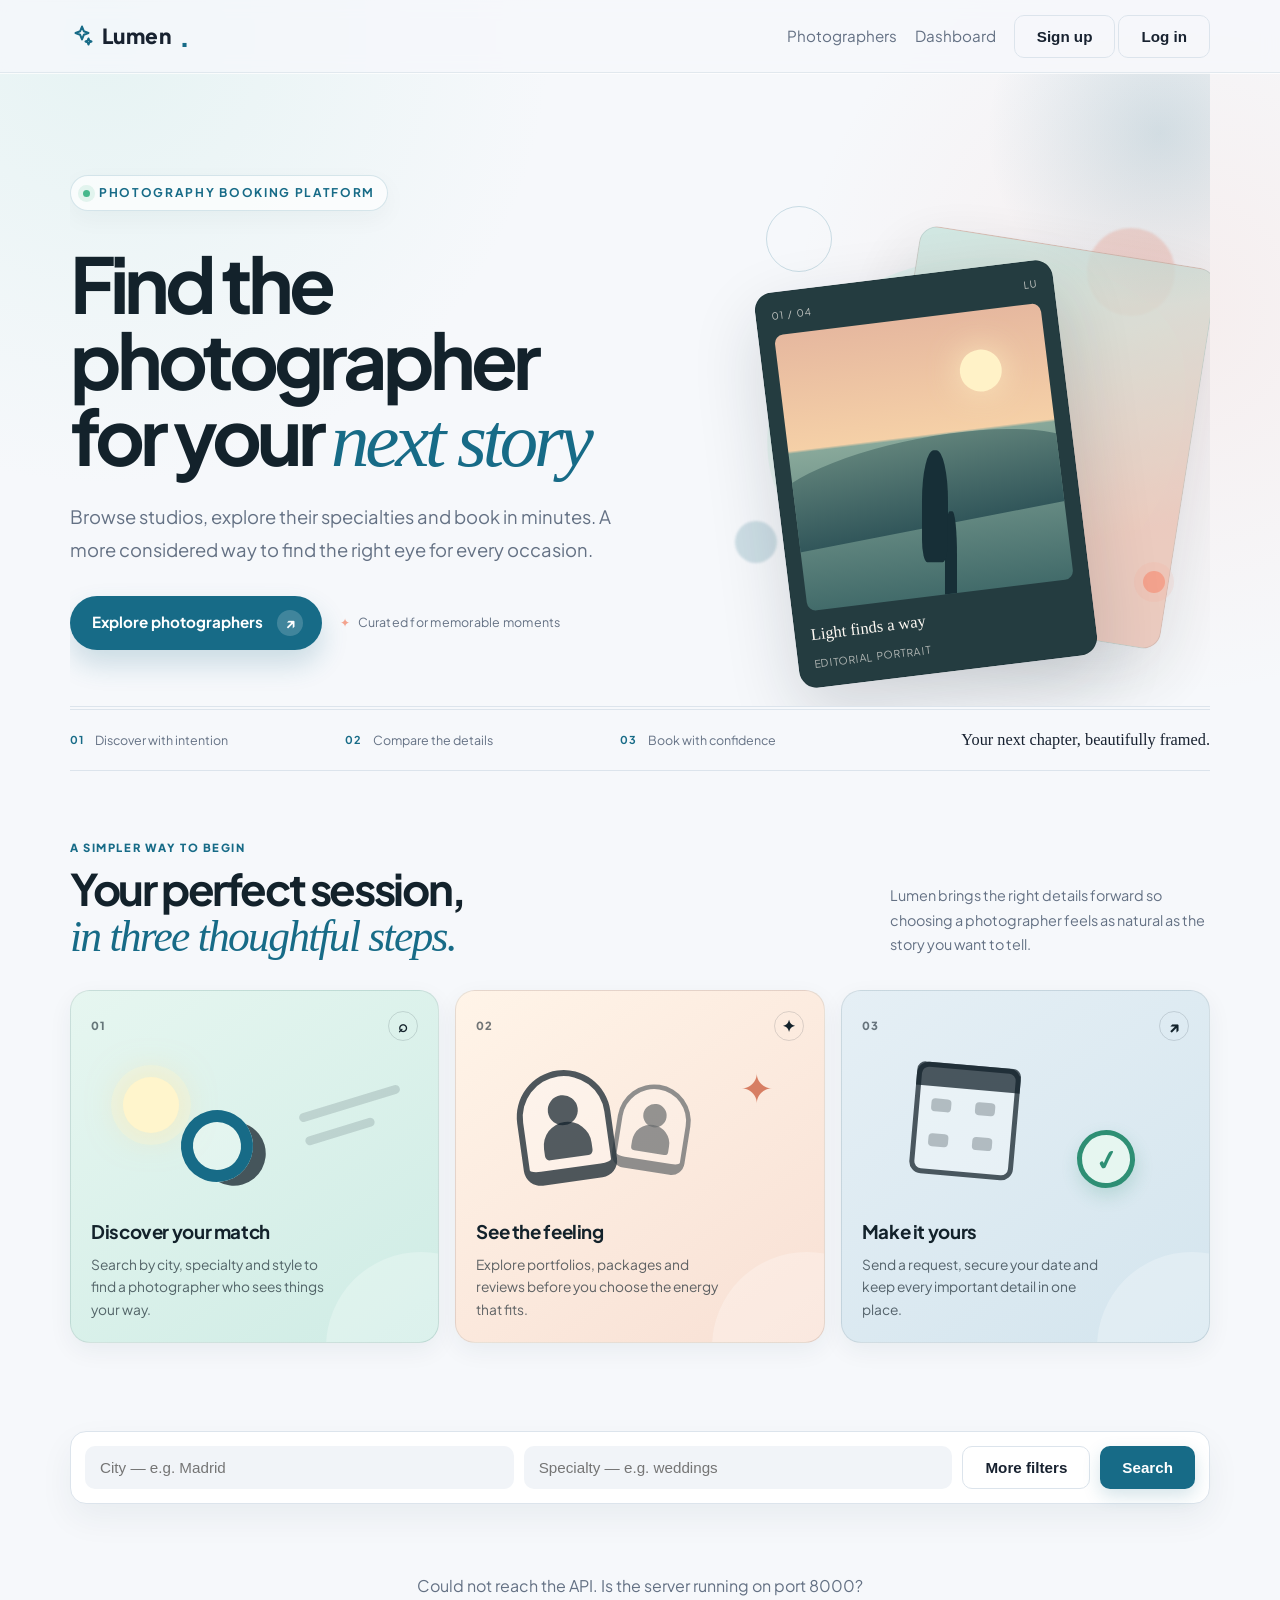
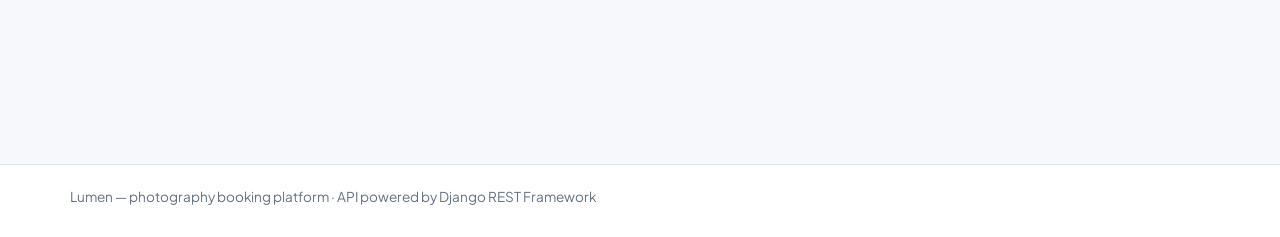
==== commit 6452fbce: "Show notifications as a mobile bottom sheet and drop language switcher" ====
--- a/frontend/index.html
+++ b/frontend/index.html
@@ -10,7 +10,15 @@
     href="https://fonts.googleapis.com/css2?family=Plus+Jakarta+Sans:wght@400;500;600;700;800&display=swap"
     rel="stylesheet"
   />
-  <link rel="stylesheet" href="css/styles.css?v=80" />
+  <script>
+    try {
+      if (localStorage.getItem("lumen-theme") === "dark") {
+        document.documentElement.dataset.theme = "dark";
+        document.documentElement.style.colorScheme = "dark";
+      }
+    } catch (error) {}
+  </script>
+  <link rel="stylesheet" href="css/styles.css?v=90" />
 </head>
 <body>
   <header class="site-header">
@@ -32,6 +40,7 @@
             <span id="bell-badge" class="bell-badge" hidden>0</span>
           </button>
           <div id="bell-panel" class="bell-panel" hidden>
+            <button id="bell-close" class="bell-close" type="button" aria-label="Close notifications">&times;</button>
             <div id="bell-list" class="bell-list"></div>
             <a class="bell-all" href="dashboard.html?tab=notifications" data-i18n="notifications.all">View all notifications</a>
           </div>
@@ -47,14 +56,6 @@
           </span>
         </span>
       </nav>
-      <label class="language-switcher" for="language-select">
-        <span aria-hidden="true">文</span>
-        <span class="sr-only" data-i18n="language.label">Language</span>
-        <select id="language-select" aria-label="Language">
-          <option value="en">EN</option>
-          <option value="es">ES</option>
-        </select>
-      </label>
     </div>
   </header>
 
@@ -234,7 +235,7 @@
     </div>
   </div>
 
-  <script src="js/common.js?v=80"></script>
-  <script src="js/app.js?v=80"></script>
+  <script src="js/common.js?v=90"></script>
+  <script src="js/app.js?v=90"></script>
 </body>
 </html>
--- a/frontend/css/styles.css
+++ b/frontend/css/styles.css
@@ -4392,3 +4392,505 @@
 .accordion-header {
   padding: 4px 0;
 }
+
+/* ---------- Final drawer UI polish ---------- */
+.chat-messages {
+  font-family: Inter, system-ui, -apple-system, "Segoe UI", sans-serif;
+  background-color: #f9fafb;
+}
+
+#chat-messages::-webkit-scrollbar {
+  width: 6px;
+}
+
+#chat-messages::-webkit-scrollbar-track {
+  background: transparent;
+}
+
+#chat-messages::-webkit-scrollbar-thumb {
+  background: #cbd5e1;
+  border-radius: 999px;
+}
+
+#chat-messages::-webkit-scrollbar-thumb:hover {
+  background: #94a3b8;
+}
+
+/* Primary action darkens on hover */
+.detail-actions .btn:not(.btn-ghost):not([data-detail-offer]):hover {
+  background: #1f4350;
+  border-color: #1f4350;
+  filter: none;
+}
+
+/* Outline actions get a very light grey hover */
+.detail-actions .btn-ghost:hover,
+.detail-actions [data-detail-offer]:hover {
+  background: #f9fafb;
+  border-color: #9ca3af;
+  filter: none;
+}
+
+.detail-actions [data-detail-cancel]:hover {
+  color: #2b5c6b;
+  background: none;
+}
+
+/* ---------- Chat skeleton loader + empty state ---------- */
+.chat-skeleton {
+  display: flex;
+  flex-direction: column;
+  gap: 12px;
+}
+
+.skeleton-row {
+  display: flex;
+  align-items: flex-end;
+  gap: 8px;
+  width: 100%;
+}
+
+.skeleton-row--right {
+  justify-content: flex-end;
+}
+
+.skeleton-avatar {
+  width: 32px;
+  height: 32px;
+  border-radius: 50%;
+  flex: 0 0 auto;
+}
+
+.skeleton-bubble {
+  height: 38px;
+  width: 60%;
+  border-radius: 14px;
+}
+
+.skeleton-row--right .skeleton-bubble {
+  width: 45%;
+}
+
+.skeleton-row:nth-child(3) .skeleton-bubble {
+  width: 70%;
+}
+
+.skeleton-avatar,
+.skeleton-bubble {
+  background: linear-gradient(90deg, #e5e7eb 25%, #f3f4f6 37%, #e5e7eb 63%);
+  background-size: 400% 100%;
+  animation: skeleton-shimmer 1.4s ease infinite;
+}
+
+@keyframes skeleton-shimmer {
+  0% { background-position: 100% 0; }
+  100% { background-position: 0 0; }
+}
+
+@media (prefers-reduced-motion: reduce) {
+  .skeleton-avatar,
+  .skeleton-bubble {
+    animation: none;
+  }
+}
+
+.chat-empty {
+  flex: 1;
+  display: flex;
+  flex-direction: column;
+  align-items: center;
+  justify-content: center;
+  gap: 10px;
+  padding: 24px;
+  text-align: center;
+  color: #94a3b8;
+}
+
+.chat-empty svg {
+  width: 34px;
+  height: 34px;
+  color: #cbd5e1;
+}
+
+.chat-empty p {
+  margin: 0;
+  font-size: 13px;
+  line-height: 1.4;
+}
+
+/* ---------- Action groups by booking status ---------- */
+[hidden] {
+  display: none !important;
+}
+
+.detail-actions .action-group {
+  display: flex;
+  align-items: center;
+  flex-wrap: wrap;
+  gap: 8px;
+  width: 100%;
+}
+
+.detail-actions .action-group:empty {
+  display: none;
+}
+
+#actions-requested .btn-accept {
+  margin-left: auto;
+}
+
+#actions-confirmed [data-detail-cancel],
+.detail-actions [data-detail-cancel] {
+  font-size: 11px;
+  color: #b91c1c;
+  text-decoration: underline;
+  padding: 0;
+  background: none;
+  border: none;
+  box-shadow: none;
+}
+
+/* ---------- Message entrance animation ---------- */
+@keyframes messageIn {
+  from {
+    opacity: 0;
+    transform: translateY(10px);
+  }
+  to {
+    opacity: 1;
+    transform: translateY(0);
+  }
+}
+
+.message-row--new {
+  animation: messageIn 0.22s ease-out both;
+}
+
+@media (prefers-reduced-motion: reduce) {
+  .message-row--new {
+    animation: none;
+  }
+}
+
+/* ---------- Icon send button ---------- */
+.chat-send-btn {
+  width: 40px;
+  height: 40px;
+  padding: 0;
+  display: inline-grid;
+  place-items: center;
+  border-radius: 50%;
+  flex: 0 0 auto;
+}
+
+.chat-send-btn svg {
+  width: 18px;
+  height: 18px;
+}
+
+/* ---------- Mobile header tools + theme toggle ---------- */
+.nav-theme {
+  display: none;
+}
+
+.theme-icon--sun {
+  display: none;
+}
+
+html[data-theme="dark"] .theme-icon--sun {
+  display: block;
+}
+
+html[data-theme="dark"] .theme-icon--moon {
+  display: none;
+}
+
+@media (max-width: 720px) {
+  .header-inner > .bell-area {
+    margin-left: auto;
+  }
+  .header-inner > .bell-area .bell-panel {
+    position: fixed;
+    top: 76px;
+    right: 14px;
+    left: auto;
+    width: min(340px, calc(100vw - 28px));
+  }
+  .mobile-menu-toggle {
+    margin-left: 8px;
+  }
+  .nav #auth-user .auth-greeting {
+    display: none;
+  }
+  .nav .nav-theme {
+    display: flex;
+    align-items: center;
+    gap: 10px;
+    width: 100%;
+    min-height: 44px;
+    padding: 0 14px;
+    border: 0;
+    border-radius: 11px;
+    background: transparent;
+    color: var(--text);
+    font: inherit;
+    font-size: .92rem;
+    text-align: left;
+    cursor: pointer;
+  }
+  .nav .nav-theme:hover,
+  .nav .nav-theme:focus-visible {
+    background: var(--panel-2);
+  }
+  .nav .nav-theme svg {
+    flex: 0 0 auto;
+    color: var(--accent);
+  }
+}
+
+/* ---------- Dark theme ---------- */
+html[data-theme="dark"] {
+  --bg: #0e141b;
+  --panel: #151d26;
+  --panel-2: #1b2530;
+  --text: #e6edf5;
+  --muted: #9aa8b7;
+  --accent: #4fb3cd;
+  --accent-strong: #6cc6dd;
+  --on-accent: #07141a;
+  --line: #28323d;
+  --hover-line: #3a4856;
+  --header-bg: rgba(14, 20, 27, 0.86);
+  --overlay: rgba(2, 6, 10, 0.72);
+  --shadow-sm: 0 8px 24px rgba(0, 0, 0, 0.35);
+  --shadow-md: 0 18px 45px rgba(0, 0, 0, 0.45);
+  --ink: #e6edf5;
+  --warm: #101820;
+  color-scheme: dark;
+}
+
+html[data-theme="dark"] body {
+  background:
+    radial-gradient(circle at 8% 2%, rgba(79, 179, 205, 0.08), transparent 28rem),
+    radial-gradient(circle at 92% 17%, rgba(243, 162, 141, 0.05), transparent 24rem),
+    var(--bg);
+}
+
+html[data-theme="dark"] .site-header {
+  background: rgba(14, 20, 27, 0.8);
+  box-shadow: 0 1px 0 rgba(255, 255, 255, 0.04);
+}
+
+html[data-theme="dark"] .site-header:hover {
+  background: rgba(21, 29, 38, 0.95);
+  box-shadow: 0 10px 30px rgba(0, 0, 0, 0.35);
+}
+
+html[data-theme="dark"] .nav {
+  background: rgba(21, 29, 38, 0.97);
+}
+
+html[data-theme="dark"] .language-switcher {
+  background: rgba(21, 29, 38, 0.78);
+  border-color: var(--line);
+}
+
+html[data-theme="dark"] .hero-kicker {
+  background: rgba(21, 29, 38, 0.66);
+  border-color: rgba(79, 179, 205, 0.24);
+}
+
+/* Chat and drawer surfaces */
+html[data-theme="dark"] .chat-messages {
+  background-color: #101820;
+}
+
+html[data-theme="dark"] .message-row.client .message-bubble,
+html[data-theme="dark"] .client .message-bubble {
+  background-color: #1b2530;
+  border-color: #2b3742;
+}
+
+html[data-theme="dark"] .chat-input-area,
+html[data-theme="dark"] .drawer-actions {
+  background: #151d26;
+  border-color: #28323d;
+}
+
+html[data-theme="dark"] .chat-form input,
+html[data-theme="dark"] .chat-input {
+  background-color: #1f2a35;
+  color: var(--text);
+}
+
+html[data-theme="dark"] .chat-input:focus {
+  background-color: #101820;
+  border-color: var(--accent);
+}
+
+html[data-theme="dark"] .detail-actions .btn-ghost,
+html[data-theme="dark"] .detail-actions [data-detail-offer],
+html[data-theme="dark"] .detail-actions .btn-danger {
+  background: #1b2530;
+  border-color: #3a4856;
+  color: var(--text);
+}
+
+html[data-theme="dark"] .detail-actions .btn-danger {
+  border-color: rgba(248, 113, 113, 0.4);
+  color: #fca5a5;
+}
+
+html[data-theme="dark"] .detail-actions .btn-ghost:hover,
+html[data-theme="dark"] .detail-actions [data-detail-offer]:hover {
+  background: #222e3a;
+  border-color: #566574;
+}
+
+html[data-theme="dark"] .skeleton-avatar,
+html[data-theme="dark"] .skeleton-bubble {
+  background: linear-gradient(90deg, #1b2530 25%, #222e3a 37%, #1b2530 63%);
+  background-size: 400% 100%;
+}
+
+html[data-theme="dark"] .chat-empty {
+  color: var(--muted);
+}
+
+html[data-theme="dark"] .chat-empty svg {
+  color: #3a4856;
+}
+
+/* ---------- Notification bell (mobile bottom sheet) ---------- */
+.bell-close {
+  display: none;
+}
+
+.bell-backdrop {
+  display: none;
+}
+
+@media (max-width: 768px) {
+  .bell-backdrop {
+    display: block;
+    position: fixed;
+    inset: 0;
+    background-color: rgba(0, 0, 0, 0.6);
+    z-index: 999;
+  }
+
+  #bell-panel.bell-panel {
+    position: fixed;
+    left: 0;
+    right: 0;
+    bottom: 0;
+    top: auto;
+    width: 100%;
+    max-width: 100%;
+    max-height: 60vh;
+    height: auto;
+    margin: 0;
+    padding: 26px 16px calc(env(safe-area-inset-bottom, 0px) + 10px);
+    border: 0;
+    border-radius: 20px 20px 0 0;
+    background: var(--panel);
+    box-shadow: 0 -4px 20px rgba(0, 0, 0, 0.5);
+    display: flex;
+    flex-direction: column;
+    overflow: hidden;
+    z-index: 1000;
+    animation: bell-sheet-in 0.24s var(--ease-out);
+  }
+
+  #bell-panel.bell-panel::before {
+    content: "";
+    position: absolute;
+    top: 10px;
+    left: 50%;
+    transform: translateX(-50%);
+    width: 40px;
+    height: 4px;
+    border-radius: 999px;
+    background: var(--line);
+  }
+
+  .bell-close {
+    display: inline-flex;
+    align-items: center;
+    justify-content: center;
+    position: absolute;
+    top: 14px;
+    right: 14px;
+    width: 30px;
+    height: 30px;
+    border: 0;
+    border-radius: 50%;
+    background: var(--panel-2);
+    color: var(--muted);
+    font-size: 18px;
+    line-height: 1;
+    cursor: pointer;
+    z-index: 2;
+  }
+
+  .bell-close:hover,
+  .bell-close:focus-visible {
+    color: var(--text);
+    background: var(--hover-line);
+  }
+
+  .bell-panel .bell-list {
+    flex: 1 1 auto;
+    min-height: 0;
+    overflow-y: auto;
+    overscroll-behavior: contain;
+    -webkit-overflow-scrolling: touch;
+  }
+
+  .bell-panel .bell-item {
+    padding: 12px 4px;
+    border-radius: 0;
+    border-bottom: 1px solid var(--line);
+    gap: 3px;
+  }
+
+  .bell-panel .bell-item:hover,
+  .bell-panel .bell-item:focus-visible {
+    transform: none;
+    box-shadow: none;
+    background: var(--panel-2);
+  }
+
+  .bell-panel .bell-item strong {
+    font-size: 14px;
+    line-height: 1.35;
+  }
+
+  .bell-panel .bell-item .meta {
+    font-size: 13px;
+    line-height: 1.4;
+  }
+
+  .bell-panel .bell-item .bell-time {
+    font-size: 11px;
+    margin-top: 2px;
+  }
+
+  .bell-panel .bell-all {
+    flex: 0 0 auto;
+    width: 100%;
+    text-align: center;
+    padding: 12px;
+    font-size: 14px;
+    border-top: 1px solid var(--line);
+  }
+}
+
+@keyframes bell-sheet-in {
+  from {
+    transform: translateY(100%);
+  }
+  to {
+    transform: translateY(0);
+  }
+}
